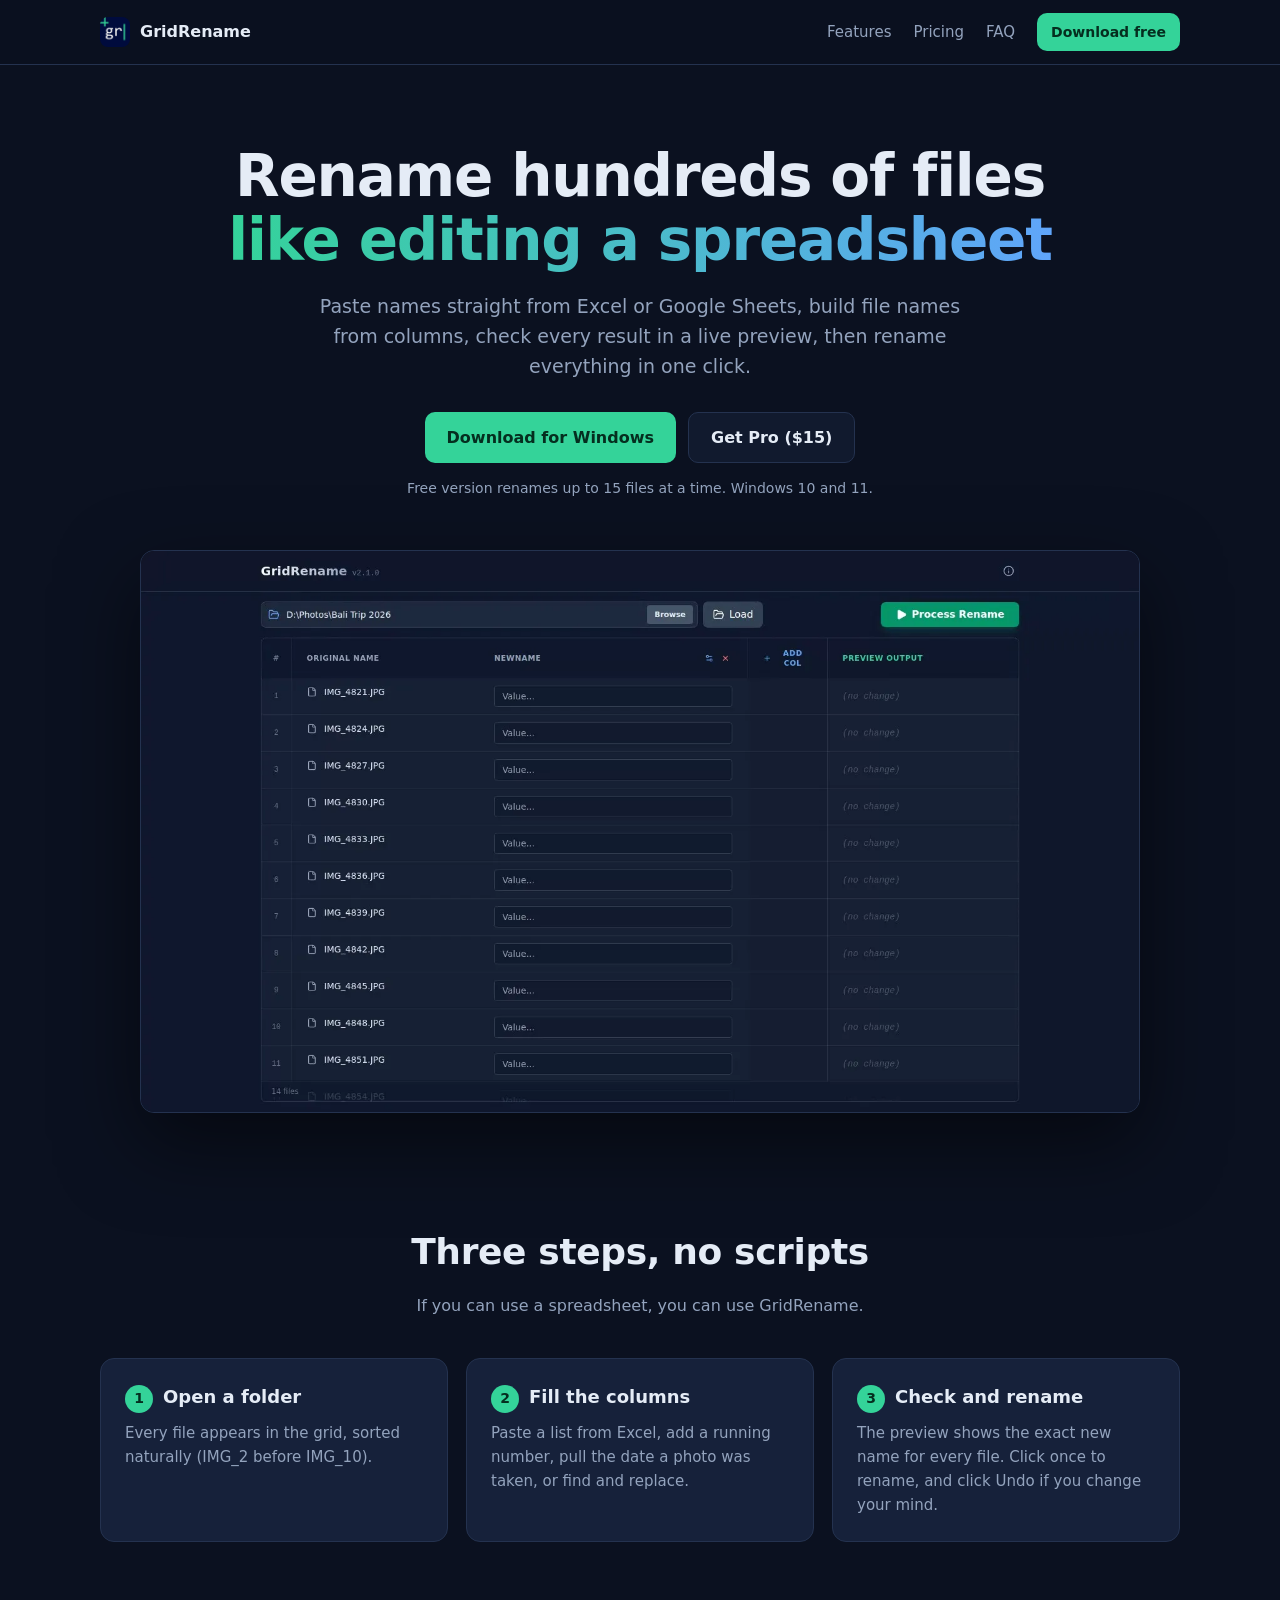
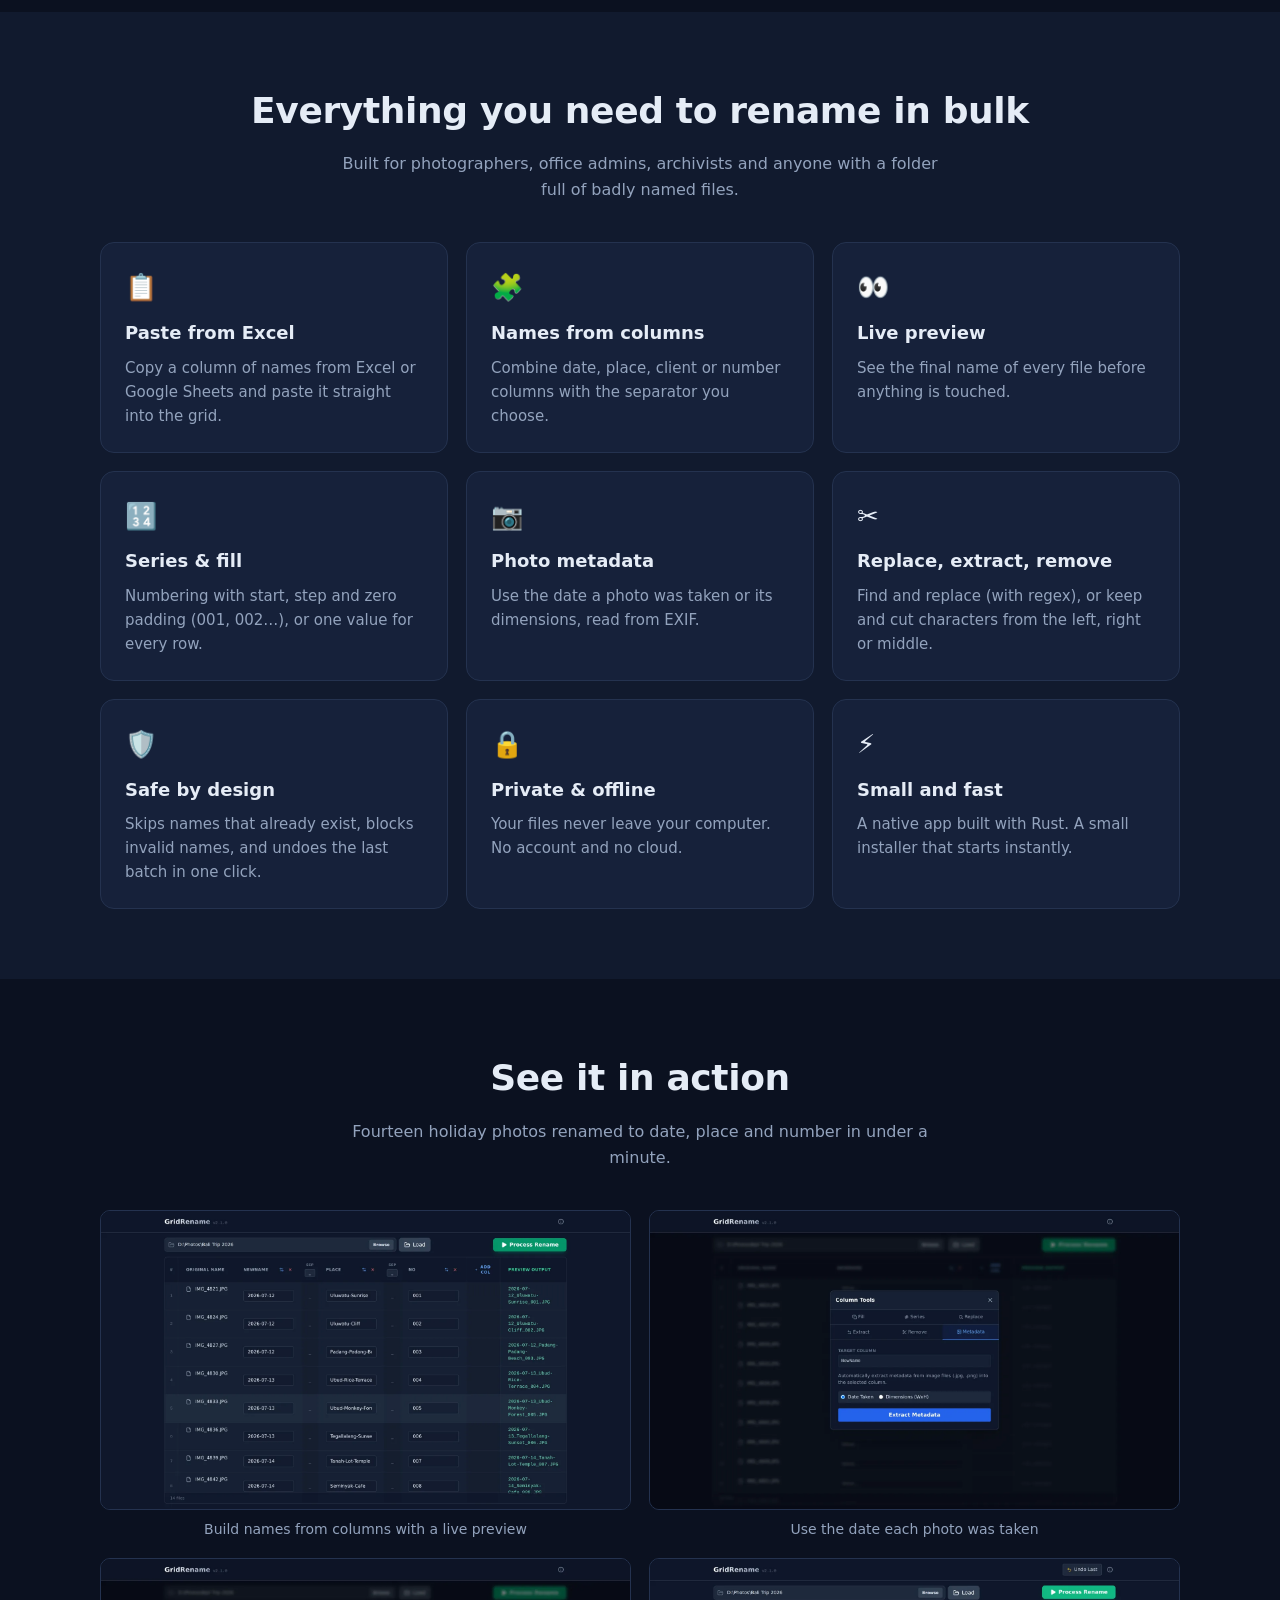
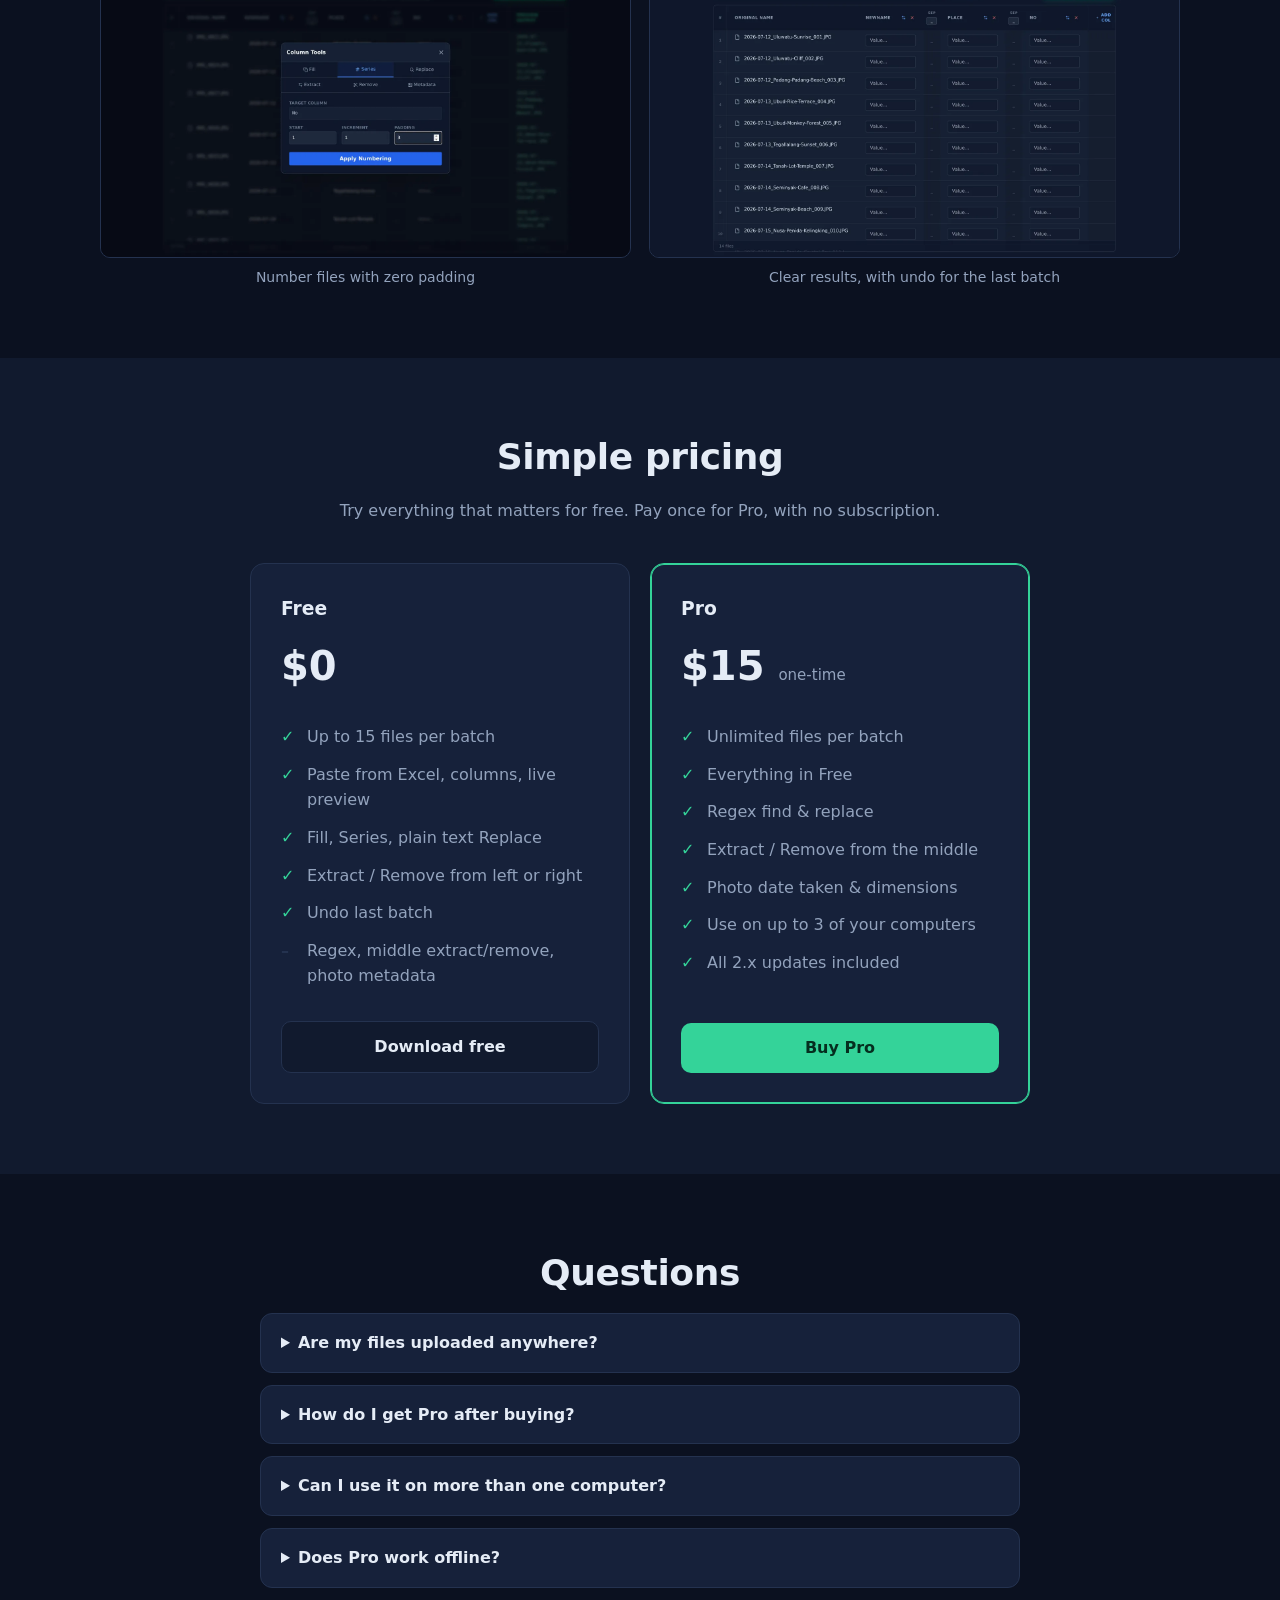
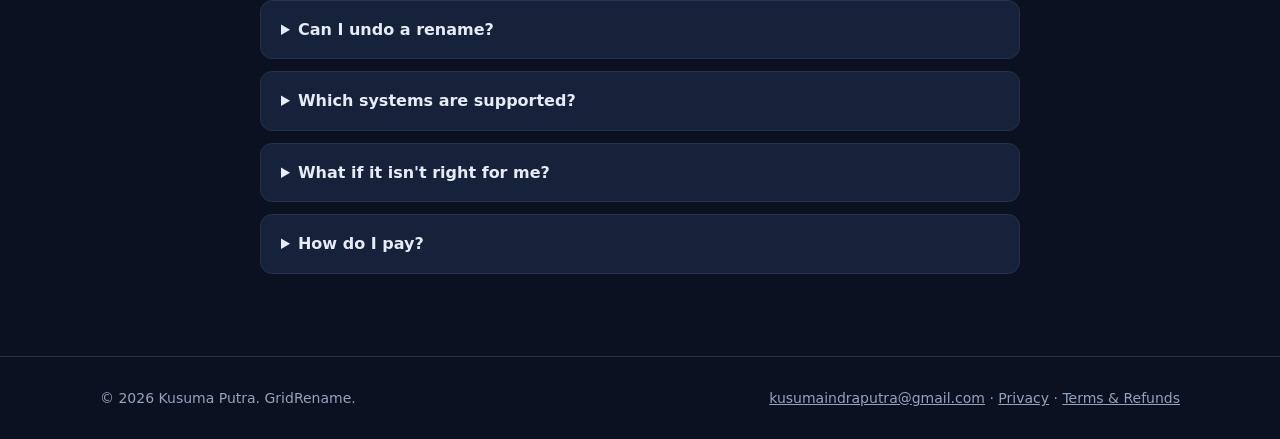
==== index.html @ cd0f125c "Deploy website kusumaindraputra/GridRename@20c7d087f8963b1b06bc9252b7fcaf536100a895" ====
<!doctype html>
<html lang="en">
<head>
  <meta charset="utf-8">
  <meta name="viewport" content="width=device-width, initial-scale=1">
  <title>GridRename: bulk rename files from an Excel-like grid</title>
  <meta name="description" content="Rename hundreds of files at once. Paste names from Excel, build names from columns, preview every change, undo in one click. Windows app, works offline.">
  <link rel="canonical" href="https://kusumaindraputra.github.io/GridRename-releases/">
  <meta property="og:title" content="GridRename: bulk rename files from an Excel-like grid">
  <meta property="og:description" content="Paste names from Excel, preview every change, rename hundreds of files in one click.">
  <meta property="og:image" content="https://kusumaindraputra.github.io/GridRename-releases/assets/demo-poster.webp">
  <meta property="og:type" content="website">
  <link rel="icon" href="assets/favicon.png">
  <link rel="stylesheet" href="style.css">
</head>
<body>
  <nav>
    <div class="wrap">
      <a class="brand" href="#"><img src="assets/logo.png" alt="">GridRename</a>
      <div class="links">
        <a href="#features">Features</a>
        <a href="#pricing">Pricing</a>
        <a href="#faq">FAQ</a>
        <a class="btn btn-primary btn-sm" href="https://lowfrictionlabs.gumroad.com/l/gridrename-free">Download free</a>
      </div>
    </div>
  </nav>

  <header class="hero">
    <div class="wrap">
      <h1>Rename hundreds of files<br><span>like editing a spreadsheet</span></h1>
      <p class="lead">Paste names straight from Excel or Google Sheets, build file names from columns, check every result in a live preview, then rename everything in one click.</p>
      <div class="cta">
        <a class="btn btn-primary" href="https://lowfrictionlabs.gumroad.com/l/gridrename-free">Download for Windows</a>
        <a class="btn btn-ghost" href="#pricing">Get Pro ($15)</a>
      </div>
      <small>Free version renames up to 15 files at a time. Windows 10 and 11.</small>
      <div class="demo">
        <video src="assets/demo.mp4" poster="assets/demo-poster.webp" autoplay muted loop playsinline aria-label="GridRename demo: photos renamed by date, place and number"></video>
      </div>
    </div>
  </header>

  <section>
    <div class="wrap">
      <h2>Three steps, no scripts</h2>
      <p class="sub">If you can use a spreadsheet, you can use GridRename.</p>
      <div class="grid steps">
        <div class="card"><h3>Open a folder</h3><p>Every file appears in the grid, sorted naturally (IMG_2 before IMG_10).</p></div>
        <div class="card"><h3>Fill the columns</h3><p>Paste a list from Excel, add a running number, pull the date a photo was taken, or find and replace.</p></div>
        <div class="card"><h3>Check and rename</h3><p>The preview shows the exact new name for every file. Click once to rename, and click Undo if you change your mind.</p></div>
      </div>
    </div>
  </section>

  <section id="features" style="background: var(--bg-2)">
    <div class="wrap">
      <h2>Everything you need to rename in bulk</h2>
      <p class="sub">Built for photographers, office admins, archivists and anyone with a folder full of badly named files.</p>
      <div class="grid three">
        <div class="card"><div class="icon">📋</div><h3>Paste from Excel</h3><p>Copy a column of names from Excel or Google Sheets and paste it straight into the grid.</p></div>
        <div class="card"><div class="icon">🧩</div><h3>Names from columns</h3><p>Combine date, place, client or number columns with the separator you choose.</p></div>
        <div class="card"><div class="icon">👀</div><h3>Live preview</h3><p>See the final name of every file before anything is touched.</p></div>
        <div class="card"><div class="icon">🔢</div><h3>Series &amp; fill</h3><p>Numbering with start, step and zero padding (001, 002…), or one value for every row.</p></div>
        <div class="card"><div class="icon">📷</div><h3>Photo metadata</h3><p>Use the date a photo was taken or its dimensions, read from EXIF.</p></div>
        <div class="card"><div class="icon">✂️</div><h3>Replace, extract, remove</h3><p>Find and replace (with regex), or keep and cut characters from the left, right or middle.</p></div>
        <div class="card"><div class="icon">🛡️</div><h3>Safe by design</h3><p>Skips names that already exist, blocks invalid names, and undoes the last batch in one click.</p></div>
        <div class="card"><div class="icon">🔒</div><h3>Private &amp; offline</h3><p>Your files never leave your computer. No account and no cloud.</p></div>
        <div class="card"><div class="icon">⚡</div><h3>Small and fast</h3><p>A native app built with Rust. A small installer that starts instantly.</p></div>
      </div>
    </div>
  </section>

  <section>
    <div class="wrap">
      <h2>See it in action</h2>
      <p class="sub">Fourteen holiday photos renamed to date, place and number in under a minute.</p>
      <div class="shots">
        <figure><img src="assets/01-grid-preview.webp" alt="Grid with date, place and number columns and a live preview" loading="lazy"><figcaption>Build names from columns with a live preview</figcaption></figure>
        <figure><img src="assets/02-tools-metadata.webp" alt="Column tools: metadata" loading="lazy"><figcaption>Use the date each photo was taken</figcaption></figure>
        <figure><img src="assets/03-tools-series.webp" alt="Column tools: series numbering" loading="lazy"><figcaption>Number files with zero padding</figcaption></figure>
        <figure><img src="assets/04-results.webp" alt="Rename results" loading="lazy"><figcaption>Clear results, with undo for the last batch</figcaption></figure>
      </div>
    </div>
  </section>

  <section id="pricing" style="background: var(--bg-2)">
    <div class="wrap">
      <h2>Simple pricing</h2>
      <p class="sub">Try everything that matters for free. Pay once for Pro, with no subscription.</p>
      <div class="pricing">
        <div class="plan">
          <h3>Free</h3>
          <div class="price">$0</div>
          <ul>
            <li>Up to 15 files per batch</li>
            <li>Paste from Excel, columns, live preview</li>
            <li>Fill, Series, plain text Replace</li>
            <li>Extract / Remove from left or right</li>
            <li>Undo last batch</li>
            <li class="no">Regex, middle extract/remove, photo metadata</li>
          </ul>
          <a class="btn btn-ghost" href="https://lowfrictionlabs.gumroad.com/l/gridrename-free">Download free</a>
        </div>
        <div class="plan pro">
          <h3>Pro</h3>
          <div class="price">$15 <small>one-time</small></div>
          <ul>
            <li>Unlimited files per batch</li>
            <li>Everything in Free</li>
            <li>Regex find &amp; replace</li>
            <li>Extract / Remove from the middle</li>
            <li>Photo date taken &amp; dimensions</li>
            <li>Use on up to 3 of your computers</li>
            <li>All 2.x updates included</li>
          </ul>
          <a class="btn btn-primary" href="https://lowfrictionlabs.gumroad.com/l/gridrename-pro">Buy Pro</a>
        </div>
      </div>
    </div>
  </section>

  <section id="faq">
    <div class="wrap">
      <h2>Questions</h2>
      <div class="faq">
        <details><summary>Are my files uploaded anywhere?</summary><p>No. GridRename works entirely on your computer. The only thing it sends over the internet is your license key, to check it with our payment provider Gumroad, plus a check for new versions.</p></details>
        <details><summary>How do I get Pro after buying?</summary><p>You receive a license key by email right after purchase. In GridRename, click <em>Upgrade to Pro</em>, paste the key and click <em>Activate</em>.</p></details>
        <details><summary>Can I use it on more than one computer?</summary><p>Yes, one license works on up to 3 of your own computers. Getting a new computer? Email us and we'll reset your activations.</p></details>
        <details><summary>Does Pro work offline?</summary><p>Yes. After activation, GridRename checks the license about once a week and keeps working for 30 days without internet.</p></details>
        <details><summary>Can I undo a rename?</summary><p>Yes, the last batch can be undone with one click. GridRename also never overwrites an existing file.</p></details>
        <details><summary>Which systems are supported?</summary><p>Windows 10 and 11 (64-bit). macOS and Linux versions are planned.</p></details>
        <details><summary>What if it isn't right for me?</summary><p>Email us within 14 days of purchase for a full refund. See the <a href="terms.html#refunds">refund policy</a>.</p></details>
        <details><summary>How do I pay?</summary><p>Checkout is handled by Gumroad, which accepts credit and debit cards and PayPal.</p></details>
      </div>
    </div>
  </section>

  <footer>
    <div class="wrap">
      <span>© 2026 Kusuma Putra. GridRename.</span>
      <span><a href="mailto:kusumaindraputra@gmail.com">kusumaindraputra@gmail.com</a> · <a href="privacy.html">Privacy</a> · <a href="terms.html">Terms &amp; Refunds</a></span>
    </div>
  </footer>
</body>
</html>
---- style.css ----
:root {
  --bg: #0b1120; --bg-2: #111a2e; --card: #16213a; --line: #24324f;
  --text: #e5ecf6; --muted: #93a3bd; --accent: #34d399; --accent-2: #6366f1;
  --radius: 14px;
}
* { box-sizing: border-box; }
html { scroll-behavior: smooth; }
body {
  margin: 0; background: var(--bg); color: var(--text);
  font: 16px/1.6 Inter, system-ui, -apple-system, "Segoe UI", Roboto, sans-serif;
}
a { color: inherit; }
img, video { max-width: 100%; display: block; }
.wrap { max-width: 1120px; margin: 0 auto; padding: 0 20px; }

/* Nav */
nav { position: sticky; top: 0; z-index: 10; background: rgba(11,17,32,.85); backdrop-filter: blur(10px); border-bottom: 1px solid var(--line); }
nav .wrap { display: flex; align-items: center; justify-content: space-between; height: 64px; }
.brand { display: flex; align-items: center; gap: 10px; font-weight: 700; text-decoration: none; }
.brand img { width: 30px; height: 30px; border-radius: 8px; }
nav .links { display: flex; gap: 22px; align-items: center; font-size: 15px; }
nav .links a { text-decoration: none; color: var(--muted); }
nav .links a:hover { color: var(--text); }
@media (max-width: 720px) { nav .links a:not(.btn) { display: none; } }

/* Buttons */
.btn { display: inline-flex; align-items: center; gap: 8px; padding: 12px 22px; border-radius: 10px; font-weight: 600; text-decoration: none; transition: transform .15s, background .15s; }
.btn:hover { transform: translateY(-1px); }
.btn-primary { background: var(--accent); color: #052e1f; }
.btn-primary:hover { background: #4ee2ad; }
.btn-ghost { border: 1px solid var(--line); color: var(--text); background: var(--bg-2); }
.btn-sm { padding: 8px 14px; font-size: 14px; }

/* Hero */
.hero { padding: 80px 0 40px; text-align: center; }
.hero h1 { font-size: clamp(34px, 5.5vw, 58px); line-height: 1.1; margin: 0 0 18px; letter-spacing: -0.02em; }
.hero h1 span { background: linear-gradient(90deg, var(--accent), #60a5fa); -webkit-background-clip: text; background-clip: text; color: transparent; }
.hero p.lead { font-size: 19px; color: var(--muted); max-width: 680px; margin: 0 auto 30px; }
.hero .cta { display: flex; gap: 12px; justify-content: center; flex-wrap: wrap; }
.hero small { display: block; margin-top: 14px; color: var(--muted); font-size: 14px; }
.demo { margin: 50px auto 0; max-width: 1000px; border-radius: var(--radius); overflow: hidden; border: 1px solid var(--line); box-shadow: 0 30px 80px rgba(0,0,0,.5); }

/* Sections */
section { padding: 70px 0; }
section h2 { font-size: clamp(26px, 3.5vw, 36px); text-align: center; margin: 0 0 12px; letter-spacing: -0.01em; }
section p.sub { text-align: center; color: var(--muted); max-width: 620px; margin: 0 auto 40px; }
.grid { display: grid; gap: 18px; grid-template-columns: repeat(auto-fit, minmax(240px, 1fr)); }
.card { background: var(--card); border: 1px solid var(--line); border-radius: var(--radius); padding: 24px; }
.card h3 { margin: 0 0 8px; font-size: 18px; }
.card p { margin: 0; color: var(--muted); font-size: 15px; }
.card .icon { font-size: 26px; margin-bottom: 10px; }

.steps { counter-reset: s; }
.steps .card h3::before { counter-increment: s; content: counter(s); display: inline-grid; place-items: center; width: 28px; height: 28px; margin-right: 10px; border-radius: 50%; background: var(--accent); color: #052e1f; font-size: 14px; }

.shots { display: grid; gap: 18px; grid-template-columns: repeat(auto-fit, minmax(300px, 1fr)); }
.shots figure { margin: 0; }
.shots img { border-radius: 10px; border: 1px solid var(--line); }
.shots figcaption { color: var(--muted); font-size: 14px; margin-top: 8px; text-align: center; }

/* Pricing */
.pricing { display: grid; gap: 20px; grid-template-columns: repeat(auto-fit, minmax(280px, 1fr)); max-width: 780px; margin: 0 auto; }
.plan { background: var(--card); border: 1px solid var(--line); border-radius: var(--radius); padding: 30px; display: flex; flex-direction: column; }
.plan.pro { border-color: var(--accent); box-shadow: 0 0 0 1px var(--accent) inset; }
.plan h3 { margin: 0; }
.plan .price { font-size: 40px; font-weight: 800; margin: 10px 0 2px; }
.plan .price small { font-size: 15px; font-weight: 500; color: var(--muted); }
.plan ul { list-style: none; padding: 0; margin: 18px 0 26px; flex: 1; }
.plan li { padding: 6px 0 6px 26px; position: relative; color: var(--muted); }
.plan li::before { content: "✓"; position: absolute; left: 0; color: var(--accent); font-weight: 700; }
.plan li.no::before { content: "–"; color: var(--line); }
.plan .btn { justify-content: center; }

/* FAQ */
.faq { max-width: 760px; margin: 0 auto; }
details { background: var(--card); border: 1px solid var(--line); border-radius: 12px; padding: 16px 20px; margin-bottom: 12px; }
summary { cursor: pointer; font-weight: 600; }
details p { color: var(--muted); margin: 10px 0 0; }

footer { border-top: 1px solid var(--line); padding: 30px 0; color: var(--muted); font-size: 14px; }
footer .wrap { display: flex; gap: 20px; justify-content: space-between; flex-wrap: wrap; }
footer a { color: var(--muted); }

/* Legal pages */
.legal { max-width: 760px; margin: 0 auto; padding: 60px 20px; }
.legal h1 { font-size: 34px; margin-bottom: 4px; }
.legal h2 { font-size: 21px; margin-top: 34px; }
.legal p, .legal li { color: #c4cfdf; }
.legal .meta { color: var(--muted); }
nav .links a.btn-primary { color: #052e1f; }
.grid.three { grid-template-columns: repeat(3, 1fr); }
@media (max-width: 900px) { .grid.three { grid-template-columns: repeat(2, 1fr); } }
@media (max-width: 600px) { .grid.three { grid-template-columns: 1fr; } }
.shots { grid-template-columns: repeat(2, 1fr); }
@media (max-width: 700px) { .shots { grid-template-columns: 1fr; } }
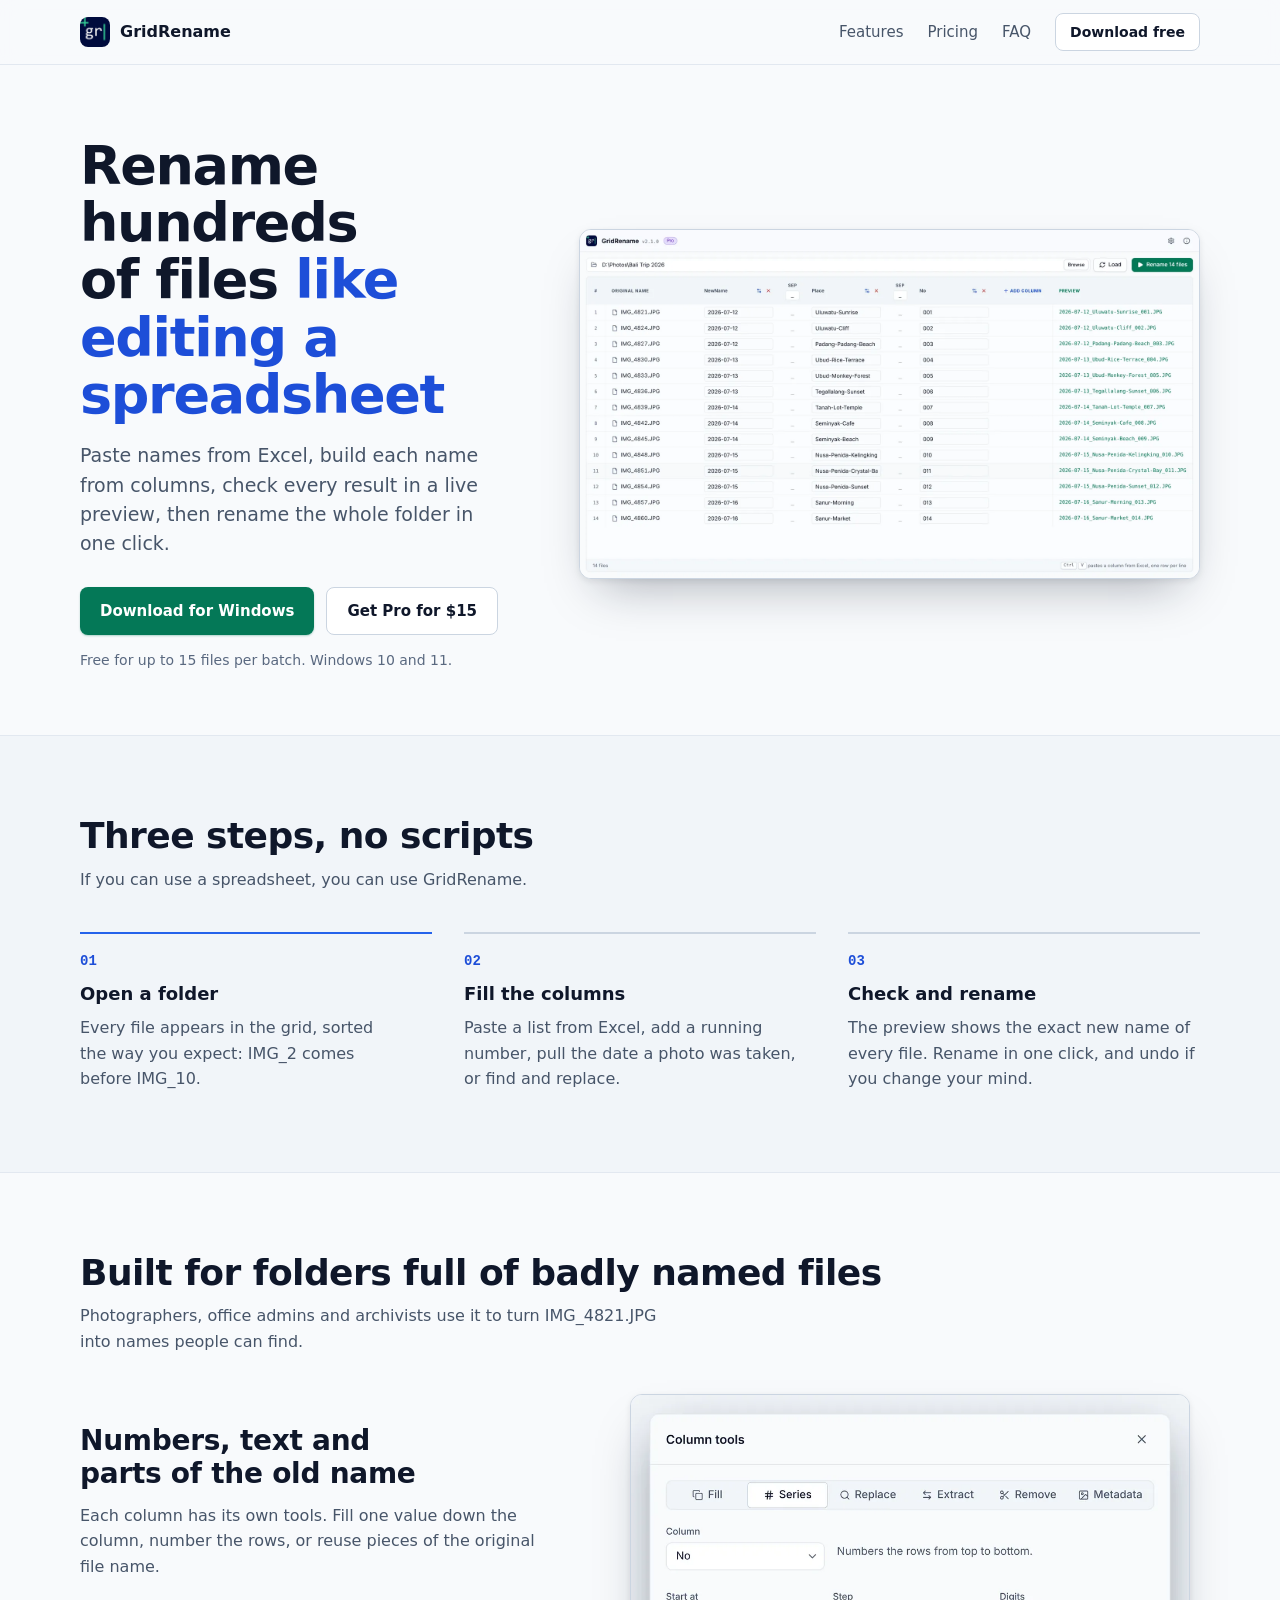
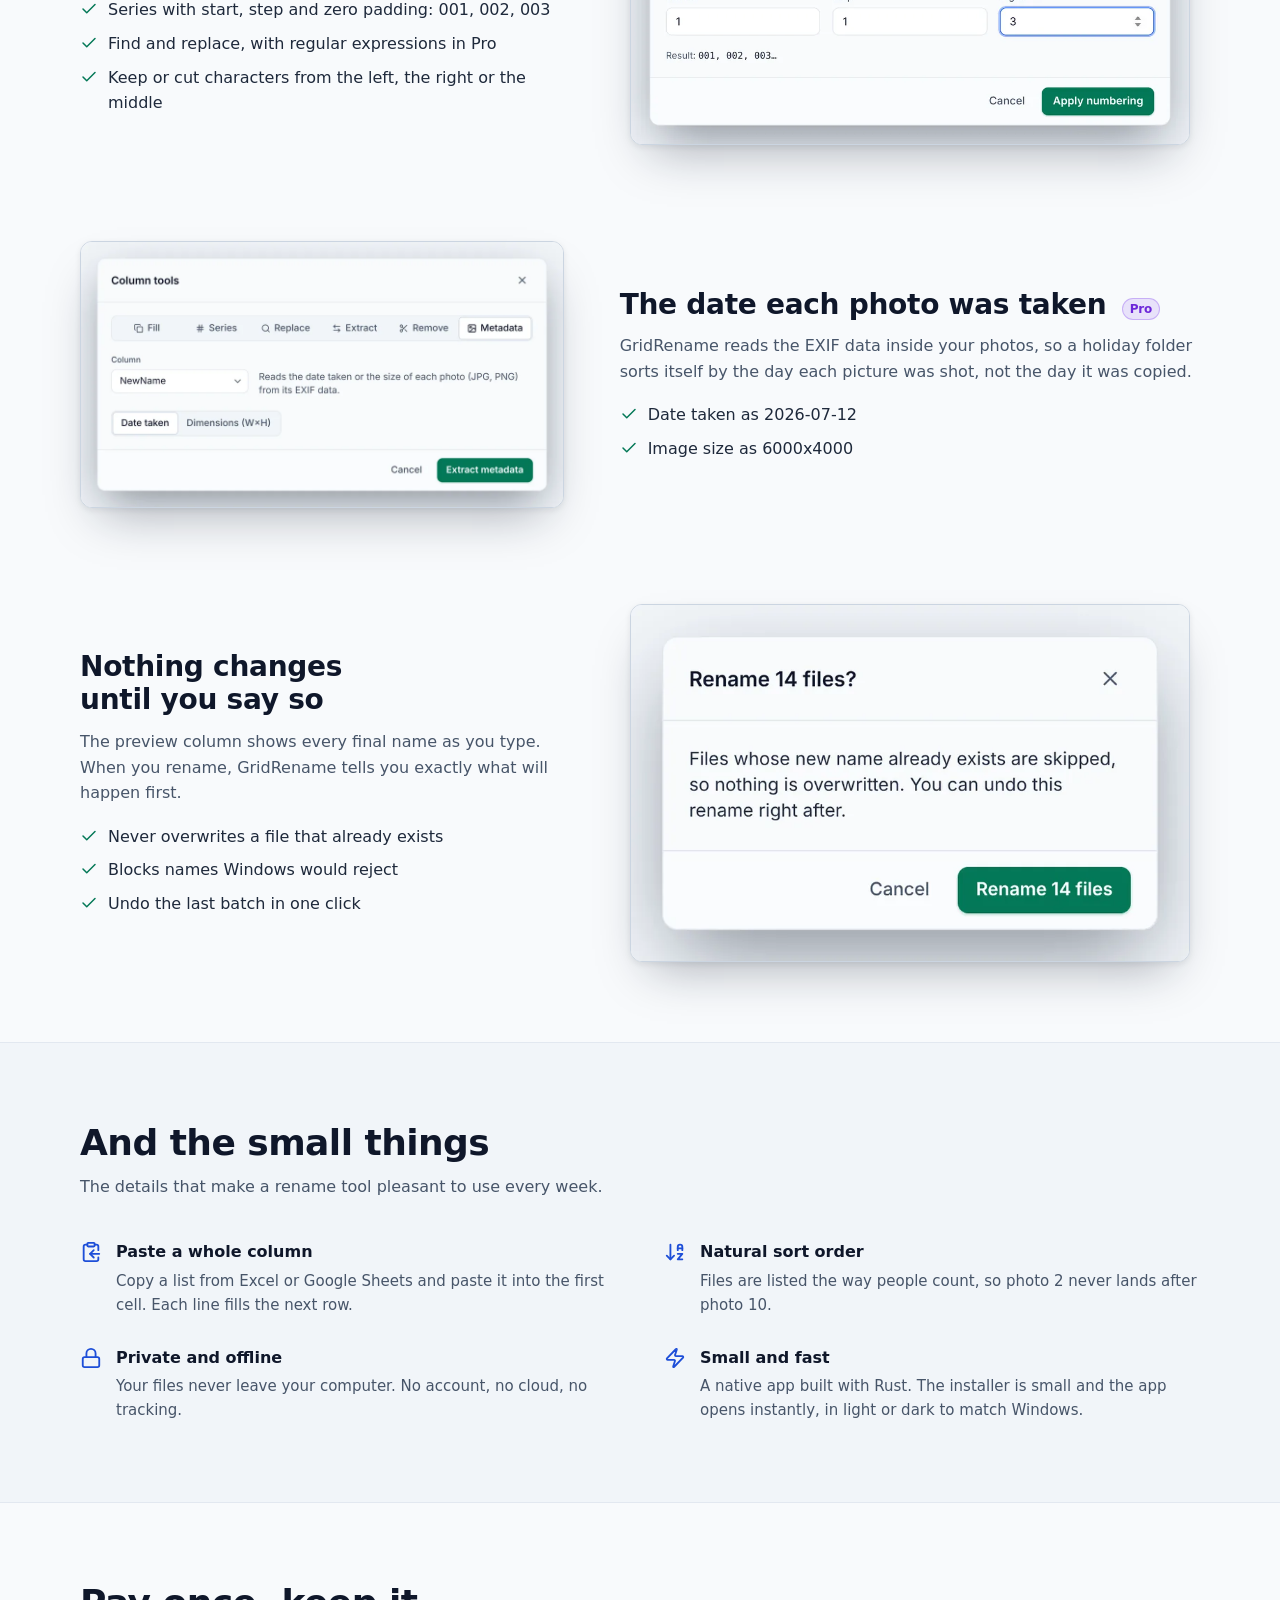
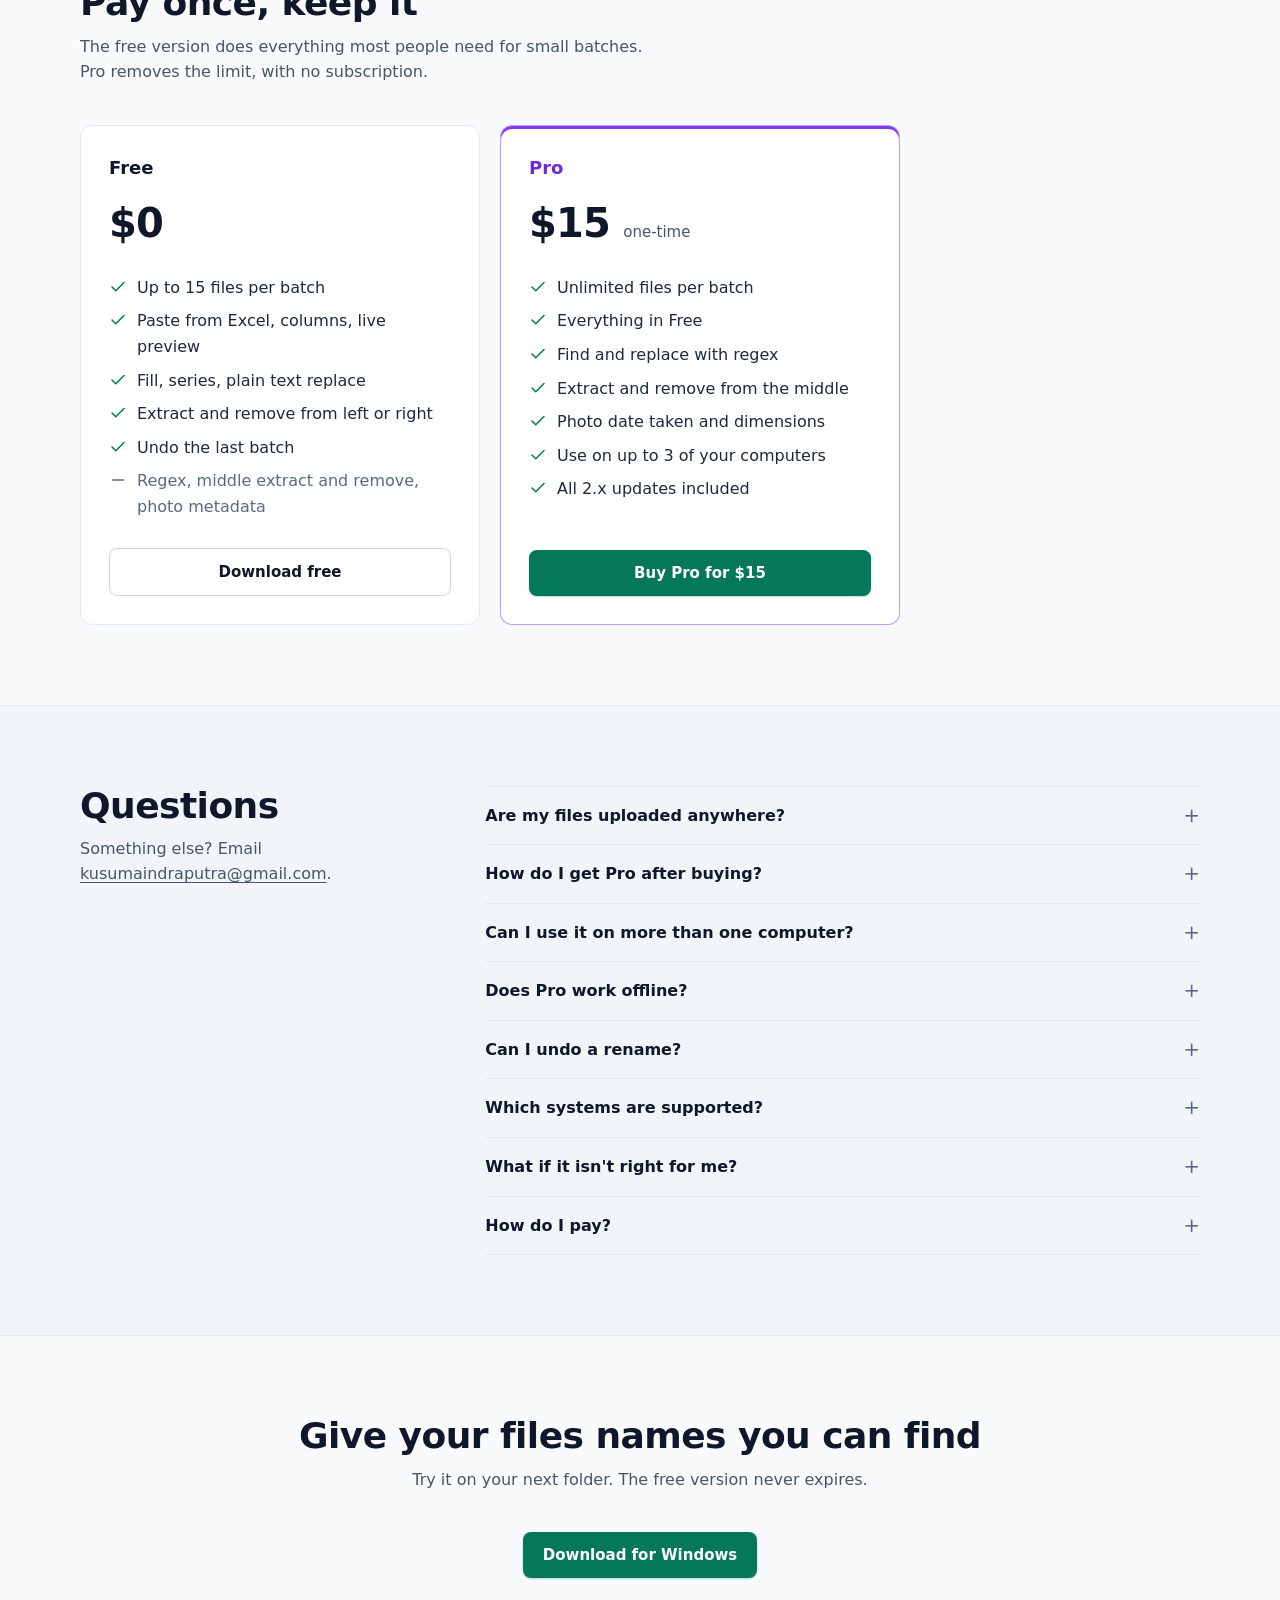
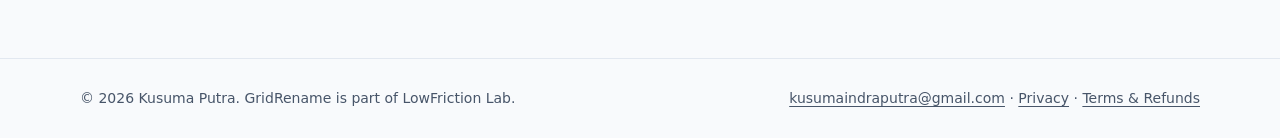
==== commit 61a2ab07: "Deploy website LowFriction-Lab/GridRename@c0ef031f09c3191c2edab4e47065a198b563e38b" ====
--- a/index.html
+++ b/index.html
@@ -1,146 +1,220 @@
 <!doctype html>
-<html lang="en">
+<html lang="en" data-accent="blue">
 <head>
   <meta charset="utf-8">
   <meta name="viewport" content="width=device-width, initial-scale=1">
   <title>GridRename: bulk rename files from an Excel-like grid</title>
   <meta name="description" content="Rename hundreds of files at once. Paste names from Excel, build names from columns, preview every change, undo in one click. Windows app, works offline.">
+  <meta name="color-scheme" content="light dark">
   <link rel="canonical" href="https://kusumaindraputra.github.io/GridRename-releases/">
   <meta property="og:title" content="GridRename: bulk rename files from an Excel-like grid">
   <meta property="og:description" content="Paste names from Excel, preview every change, rename hundreds of files in one click.">
   <meta property="og:image" content="https://kusumaindraputra.github.io/GridRename-releases/assets/demo-poster.webp">
   <meta property="og:type" content="website">
   <link rel="icon" href="assets/favicon.png">
+  <link rel="stylesheet" href="tokens.css">
   <link rel="stylesheet" href="style.css">
 </head>
 <body>
-  <nav>
+  <a class="skip" href="#main">Skip to content</a>
+  <svg width="0" height="0" style="position:absolute" aria-hidden="true">
+    <symbol id="i-check" viewBox="0 0 24 24"><path d="M20 6 9 17l-5-5"/></symbol>
+    <symbol id="i-minus" viewBox="0 0 24 24"><path d="M5 12h14"/></symbol>
+    <symbol id="i-paste" viewBox="0 0 24 24"><rect width="8" height="4" x="8" y="2" rx="1"/><path d="M8 4H6a2 2 0 0 0-2 2v14a2 2 0 0 0 2 2h12a2 2 0 0 0 2-2v-2"/><path d="M16 4h2a2 2 0 0 1 2 2v4"/><path d="M21 14H11"/><path d="m15 10-4 4 4 4"/></symbol>
+    <symbol id="i-sort" viewBox="0 0 24 24"><path d="m3 16 4 4 4-4"/><path d="M7 20V4"/><path d="M20 8h-5"/><path d="M15 10V6.5a2.5 2.5 0 0 1 5 0V10"/><path d="M15 14h5l-5 6h5"/></symbol>
+    <symbol id="i-lock" viewBox="0 0 24 24"><rect width="18" height="11" x="3" y="11" rx="2"/><path d="M7 11V7a5 5 0 0 1 10 0v4"/></symbol>
+    <symbol id="i-zap" viewBox="0 0 24 24"><path d="M4 14a1 1 0 0 1-.78-1.63l9.9-10.2a.5.5 0 0 1 .86.46l-1.92 6.02A1 1 0 0 0 13 10h7a1 1 0 0 1 .78 1.63l-9.9 10.2a.5.5 0 0 1-.86-.46l1.92-6.02A1 1 0 0 0 11 14z"/></symbol>
+  </svg>
+
+  <nav aria-label="Main">
     <div class="wrap">
-      <a class="brand" href="#"><img src="assets/logo.png" alt="">GridRename</a>
+      <a class="brand" href="#"><img src="assets/logo.png" alt="" width="30" height="30">GridRename</a>
       <div class="links">
         <a href="#features">Features</a>
         <a href="#pricing">Pricing</a>
         <a href="#faq">FAQ</a>
-        <a class="btn btn-primary btn-sm" href="https://lowfrictionlabs.gumroad.com/l/gridrename-free">Download free</a>
+        <a class="btn btn-ghost btn-sm" href="https://lowfrictionlabs.gumroad.com/l/gridrename-free">Download free</a>
       </div>
     </div>
   </nav>
 
-  <header class="hero">
-    <div class="wrap">
-      <h1>Rename hundreds of files<br><span>like editing a spreadsheet</span></h1>
-      <p class="lead">Paste names straight from Excel or Google Sheets, build file names from columns, check every result in a live preview, then rename everything in one click.</p>
-      <div class="cta">
-        <a class="btn btn-primary" href="https://lowfrictionlabs.gumroad.com/l/gridrename-free">Download for Windows</a>
-        <a class="btn btn-ghost" href="#pricing">Get Pro ($15)</a>
-      </div>
-      <small>Free version renames up to 15 files at a time. Windows 10 and 11.</small>
-      <div class="demo">
-        <video src="assets/demo.mp4" poster="assets/demo-poster.webp" autoplay muted loop playsinline aria-label="GridRename demo: photos renamed by date, place and number"></video>
-      </div>
-    </div>
-  </header>
-
-  <section>
-    <div class="wrap">
-      <h2>Three steps, no scripts</h2>
-      <p class="sub">If you can use a spreadsheet, you can use GridRename.</p>
-      <div class="grid steps">
-        <div class="card"><h3>Open a folder</h3><p>Every file appears in the grid, sorted naturally (IMG_2 before IMG_10).</p></div>
-        <div class="card"><h3>Fill the columns</h3><p>Paste a list from Excel, add a running number, pull the date a photo was taken, or find and replace.</p></div>
-        <div class="card"><h3>Check and rename</h3><p>The preview shows the exact new name for every file. Click once to rename, and click Undo if you change your mind.</p></div>
-      </div>
-    </div>
-  </section>
-
-  <section id="features" style="background: var(--bg-2)">
-    <div class="wrap">
-      <h2>Everything you need to rename in bulk</h2>
-      <p class="sub">Built for photographers, office admins, archivists and anyone with a folder full of badly named files.</p>
-      <div class="grid three">
-        <div class="card"><div class="icon">📋</div><h3>Paste from Excel</h3><p>Copy a column of names from Excel or Google Sheets and paste it straight into the grid.</p></div>
-        <div class="card"><div class="icon">🧩</div><h3>Names from columns</h3><p>Combine date, place, client or number columns with the separator you choose.</p></div>
-        <div class="card"><div class="icon">👀</div><h3>Live preview</h3><p>See the final name of every file before anything is touched.</p></div>
-        <div class="card"><div class="icon">🔢</div><h3>Series &amp; fill</h3><p>Numbering with start, step and zero padding (001, 002…), or one value for every row.</p></div>
-        <div class="card"><div class="icon">📷</div><h3>Photo metadata</h3><p>Use the date a photo was taken or its dimensions, read from EXIF.</p></div>
-        <div class="card"><div class="icon">✂️</div><h3>Replace, extract, remove</h3><p>Find and replace (with regex), or keep and cut characters from the left, right or middle.</p></div>
-        <div class="card"><div class="icon">🛡️</div><h3>Safe by design</h3><p>Skips names that already exist, blocks invalid names, and undoes the last batch in one click.</p></div>
-        <div class="card"><div class="icon">🔒</div><h3>Private &amp; offline</h3><p>Your files never leave your computer. No account and no cloud.</p></div>
-        <div class="card"><div class="icon">⚡</div><h3>Small and fast</h3><p>A native app built with Rust. A small installer that starts instantly.</p></div>
-      </div>
-    </div>
-  </section>
-
-  <section>
-    <div class="wrap">
-      <h2>See it in action</h2>
-      <p class="sub">Fourteen holiday photos renamed to date, place and number in under a minute.</p>
-      <div class="shots">
-        <figure><img src="assets/01-grid-preview.webp" alt="Grid with date, place and number columns and a live preview" loading="lazy"><figcaption>Build names from columns with a live preview</figcaption></figure>
-        <figure><img src="assets/02-tools-metadata.webp" alt="Column tools: metadata" loading="lazy"><figcaption>Use the date each photo was taken</figcaption></figure>
-        <figure><img src="assets/03-tools-series.webp" alt="Column tools: series numbering" loading="lazy"><figcaption>Number files with zero padding</figcaption></figure>
-        <figure><img src="assets/04-results.webp" alt="Rename results" loading="lazy"><figcaption>Clear results, with undo for the last batch</figcaption></figure>
-      </div>
-    </div>
-  </section>
-
-  <section id="pricing" style="background: var(--bg-2)">
-    <div class="wrap">
-      <h2>Simple pricing</h2>
-      <p class="sub">Try everything that matters for free. Pay once for Pro, with no subscription.</p>
-      <div class="pricing">
-        <div class="plan">
-          <h3>Free</h3>
-          <div class="price">$0</div>
-          <ul>
-            <li>Up to 15 files per batch</li>
-            <li>Paste from Excel, columns, live preview</li>
-            <li>Fill, Series, plain text Replace</li>
-            <li>Extract / Remove from left or right</li>
-            <li>Undo last batch</li>
-            <li class="no">Regex, middle extract/remove, photo metadata</li>
-          </ul>
-          <a class="btn btn-ghost" href="https://lowfrictionlabs.gumroad.com/l/gridrename-free">Download free</a>
-        </div>
-        <div class="plan pro">
-          <h3>Pro</h3>
-          <div class="price">$15 <small>one-time</small></div>
-          <ul>
-            <li>Unlimited files per batch</li>
-            <li>Everything in Free</li>
-            <li>Regex find &amp; replace</li>
-            <li>Extract / Remove from the middle</li>
-            <li>Photo date taken &amp; dimensions</li>
-            <li>Use on up to 3 of your computers</li>
-            <li>All 2.x updates included</li>
-          </ul>
-          <a class="btn btn-primary" href="https://lowfrictionlabs.gumroad.com/l/gridrename-pro">Buy Pro</a>
-        </div>
-      </div>
-    </div>
-  </section>
-
-  <section id="faq">
-    <div class="wrap">
-      <h2>Questions</h2>
-      <div class="faq">
-        <details><summary>Are my files uploaded anywhere?</summary><p>No. GridRename works entirely on your computer. The only thing it sends over the internet is your license key, to check it with our payment provider Gumroad, plus a check for new versions.</p></details>
-        <details><summary>How do I get Pro after buying?</summary><p>You receive a license key by email right after purchase. In GridRename, click <em>Upgrade to Pro</em>, paste the key and click <em>Activate</em>.</p></details>
-        <details><summary>Can I use it on more than one computer?</summary><p>Yes, one license works on up to 3 of your own computers. Getting a new computer? Email us and we'll reset your activations.</p></details>
-        <details><summary>Does Pro work offline?</summary><p>Yes. After activation, GridRename checks the license about once a week and keeps working for 30 days without internet.</p></details>
-        <details><summary>Can I undo a rename?</summary><p>Yes, the last batch can be undone with one click. GridRename also never overwrites an existing file.</p></details>
-        <details><summary>Which systems are supported?</summary><p>Windows 10 and 11 (64-bit). macOS and Linux versions are planned.</p></details>
-        <details><summary>What if it isn't right for me?</summary><p>Email us within 14 days of purchase for a full refund. See the <a href="terms.html#refunds">refund policy</a>.</p></details>
-        <details><summary>How do I pay?</summary><p>Checkout is handled by Gumroad, which accepts credit and debit cards and PayPal.</p></details>
-      </div>
-    </div>
-  </section>
+  <main id="main">
+    <header class="hero">
+      <div class="wrap hero-grid">
+        <div>
+          <h1>Rename hundreds of files <span>like editing a spreadsheet</span></h1>
+          <p class="lead">Paste names from Excel, build each name from columns, check every result in a live preview, then rename the whole folder in one click.</p>
+          <div class="cta">
+            <a class="btn btn-primary" href="https://lowfrictionlabs.gumroad.com/l/gridrename-free">Download for Windows</a>
+            <a class="btn btn-ghost" href="#pricing">Get Pro for $15</a>
+          </div>
+          <small>Free for up to 15 files per batch. Windows 10 and 11.</small>
+        </div>
+        <figure class="shot">
+          <video id="demo" src="assets/demo.mp4" poster="assets/demo-poster.webp" width="1600" height="900" autoplay muted loop playsinline aria-label="GridRename demo: fourteen photos renamed by date, place and number"></video>
+        </figure>
+      </div>
+    </header>
+
+    <section class="band" aria-labelledby="how">
+      <div class="wrap">
+        <h2 id="how">Three steps, no scripts</h2>
+        <p class="sub">If you can use a spreadsheet, you can use GridRename.</p>
+        <ol class="steps">
+          <li><h3>Open a folder</h3><p>Every file appears in the grid, sorted the way you expect: IMG_2 comes before IMG_10.</p></li>
+          <li><h3>Fill the columns</h3><p>Paste a list from Excel, add a running number, pull the date a photo was taken, or find and replace.</p></li>
+          <li><h3>Check and rename</h3><p>The preview shows the exact new name of every file. Rename in one click, and undo if you change your mind.</p></li>
+        </ol>
+      </div>
+    </section>
+
+    <section id="features" aria-labelledby="features-title">
+      <div class="wrap">
+        <h2 id="features-title">Built for folders full of badly named files</h2>
+        <p class="sub">Photographers, office admins and archivists use it to turn IMG_4821.JPG into names people can find.</p>
+        <div class="rows">
+          <div class="row">
+            <div>
+              <h3>Numbers, text and parts of the old name</h3>
+              <p>Each column has its own tools. Fill one value down the column, number the rows, or reuse pieces of the original file name.</p>
+              <ul class="ticks">
+                <li><svg class="icon"><use href="#i-check"/></svg>Series with start, step and zero padding: 001, 002, 003</li>
+                <li><svg class="icon"><use href="#i-check"/></svg>Find and replace, with regular expressions in Pro</li>
+                <li><svg class="icon"><use href="#i-check"/></svg>Keep or cut characters from the left, the right or the middle</li>
+              </ul>
+            </div>
+            <picture class="shot">
+              <source srcset="assets/03-tools-series-dark.webp" media="(prefers-color-scheme: dark)">
+              <img src="assets/03-tools-series.webp" alt="Column tools with series numbering: start at 1, step 1, three digits, giving 001, 002, 003" width="1000" height="625" loading="lazy">
+            </picture>
+          </div>
+          <div class="row">
+            <div>
+              <h3>The date each photo was taken <span class="pro-tag">Pro</span></h3>
+              <p>GridRename reads the EXIF data inside your photos, so a holiday folder sorts itself by the day each picture was shot, not the day it was copied.</p>
+              <ul class="ticks">
+                <li><svg class="icon"><use href="#i-check"/></svg>Date taken as 2026-07-12</li>
+                <li><svg class="icon"><use href="#i-check"/></svg>Image size as 6000x4000</li>
+              </ul>
+            </div>
+            <picture class="shot">
+              <source srcset="assets/02-tools-metadata-dark.webp" media="(prefers-color-scheme: dark)">
+              <img src="assets/02-tools-metadata.webp" alt="Column tools on the Metadata tab with Date taken selected" width="1000" height="550" loading="lazy">
+            </picture>
+          </div>
+          <div class="row">
+            <div>
+              <h3>Nothing changes until you say so</h3>
+              <p>The preview column shows every final name as you type. When you rename, GridRename tells you exactly what will happen first.</p>
+              <ul class="ticks">
+                <li><svg class="icon"><use href="#i-check"/></svg>Never overwrites a file that already exists</li>
+                <li><svg class="icon"><use href="#i-check"/></svg>Blocks names Windows would reject</li>
+                <li><svg class="icon"><use href="#i-check"/></svg>Undo the last batch in one click</li>
+              </ul>
+            </div>
+            <picture class="shot">
+              <source srcset="assets/05-confirm-dark.webp" media="(prefers-color-scheme: dark)">
+              <img src="assets/05-confirm.webp" alt="Confirmation: Rename 14 files? Files whose new name already exists are skipped" width="800" height="511" loading="lazy">
+            </picture>
+          </div>
+        </div>
+      </div>
+    </section>
+
+    <section class="band" aria-labelledby="also">
+      <div class="wrap">
+        <h2 id="also">And the small things</h2>
+        <p class="sub">The details that make a rename tool pleasant to use every week.</p>
+        <ul class="facts">
+          <li><svg class="icon"><use href="#i-paste"/></svg><strong>Paste a whole column</strong><span>Copy a list from Excel or Google Sheets and paste it into the first cell. Each line fills the next row.</span></li>
+          <li><svg class="icon"><use href="#i-sort"/></svg><strong>Natural sort order</strong><span>Files are listed the way people count, so photo 2 never lands after photo 10.</span></li>
+          <li><svg class="icon"><use href="#i-lock"/></svg><strong>Private and offline</strong><span>Your files never leave your computer. No account, no cloud, no tracking.</span></li>
+          <li><svg class="icon"><use href="#i-zap"/></svg><strong>Small and fast</strong><span>A native app built with Rust. The installer is small and the app opens instantly, in light or dark to match Windows.</span></li>
+        </ul>
+      </div>
+    </section>
+
+    <section id="pricing" aria-labelledby="pricing-title">
+      <div class="wrap">
+        <h2 id="pricing-title">Pay once, keep it</h2>
+        <p class="sub">The free version does everything most people need for small batches. Pro removes the limit, with no subscription.</p>
+        <div class="pricing">
+          <div class="plan">
+            <h3>Free</h3>
+            <div class="price">$0</div>
+            <ul>
+              <li><svg class="icon"><use href="#i-check"/></svg>Up to 15 files per batch</li>
+              <li><svg class="icon"><use href="#i-check"/></svg>Paste from Excel, columns, live preview</li>
+              <li><svg class="icon"><use href="#i-check"/></svg>Fill, series, plain text replace</li>
+              <li><svg class="icon"><use href="#i-check"/></svg>Extract and remove from left or right</li>
+              <li><svg class="icon"><use href="#i-check"/></svg>Undo the last batch</li>
+              <li class="no"><svg class="icon"><use href="#i-minus"/></svg>Regex, middle extract and remove, photo metadata</li>
+            </ul>
+            <a class="btn btn-ghost" href="https://lowfrictionlabs.gumroad.com/l/gridrename-free">Download free</a>
+          </div>
+          <div class="plan pro">
+            <h3>Pro</h3>
+            <div class="price">$15 <small>one-time</small></div>
+            <ul>
+              <li><svg class="icon"><use href="#i-check"/></svg>Unlimited files per batch</li>
+              <li><svg class="icon"><use href="#i-check"/></svg>Everything in Free</li>
+              <li><svg class="icon"><use href="#i-check"/></svg>Find and replace with regex</li>
+              <li><svg class="icon"><use href="#i-check"/></svg>Extract and remove from the middle</li>
+              <li><svg class="icon"><use href="#i-check"/></svg>Photo date taken and dimensions</li>
+              <li><svg class="icon"><use href="#i-check"/></svg>Use on up to 3 of your computers</li>
+              <li><svg class="icon"><use href="#i-check"/></svg>All 2.x updates included</li>
+            </ul>
+            <a class="btn btn-primary" href="https://lowfrictionlabs.gumroad.com/l/gridrename-pro">Buy Pro for $15</a>
+          </div>
+        </div>
+      </div>
+    </section>
+
+    <section id="faq" class="band" aria-labelledby="faq-title">
+      <div class="wrap faq-grid">
+        <div>
+          <h2 id="faq-title">Questions</h2>
+          <p class="sub">Something else? Email <a href="mailto:kusumaindraputra@gmail.com">kusumaindraputra@gmail.com</a>.</p>
+        </div>
+        <div class="faq">
+          <details><summary>Are my files uploaded anywhere?</summary><p>No. GridRename works entirely on your computer. The only things it sends over the internet are your license key, to check it with our payment provider Gumroad, and a check for new versions.</p></details>
+          <details><summary>How do I get Pro after buying?</summary><p>You receive a license key by email right after purchase. In GridRename, click <em>Upgrade to Pro</em>, paste the key and click <em>Activate</em>.</p></details>
+          <details><summary>Can I use it on more than one computer?</summary><p>Yes, one license works on up to 3 of your own computers. Getting a new computer? Email us and we'll reset your activations.</p></details>
+          <details><summary>Does Pro work offline?</summary><p>Yes. After activation, GridRename checks the license about once a week and keeps working for 30 days without internet.</p></details>
+          <details><summary>Can I undo a rename?</summary><p>Yes, the last batch can be undone with one click. GridRename also never overwrites an existing file.</p></details>
+          <details><summary>Which systems are supported?</summary><p>Windows 10 and 11 (64-bit). macOS and Linux versions are planned.</p></details>
+          <details><summary>What if it isn't right for me?</summary><p>Email us within 14 days of purchase for a full refund. See the <a href="terms.html#refunds">refund policy</a>.</p></details>
+          <details><summary>How do I pay?</summary><p>Checkout is handled by Gumroad, which accepts credit and debit cards and PayPal.</p></details>
+        </div>
+      </div>
+    </section>
+
+    <section class="closing" aria-labelledby="closing-title">
+      <div class="wrap">
+        <h2 id="closing-title">Give your files names you can find</h2>
+        <p class="sub">Try it on your next folder. The free version never expires.</p>
+        <div class="cta">
+          <a class="btn btn-primary" href="https://lowfrictionlabs.gumroad.com/l/gridrename-free">Download for Windows</a>
+        </div>
+      </div>
+    </section>
+  </main>
 
   <footer>
     <div class="wrap">
-      <span>© 2026 Kusuma Putra. GridRename.</span>
+      <span>© 2026 Kusuma Putra. GridRename is part of LowFriction Lab.</span>
       <span><a href="mailto:kusumaindraputra@gmail.com">kusumaindraputra@gmail.com</a> · <a href="privacy.html">Privacy</a> · <a href="terms.html">Terms &amp; Refunds</a></span>
     </div>
   </footer>
+
+  <script>
+    // No autoplay for people who asked their system for less motion
+    if (matchMedia('(prefers-reduced-motion: reduce)').matches) {
+      const demo = document.getElementById('demo');
+      demo.removeAttribute('autoplay');
+      demo.pause();
+      demo.controls = true;
+    }
+  </script>
 </body>
 </html>
--- a/tokens.css
+++ b/tokens.css
@@ -0,0 +1,235 @@
+/*
+ * LowFriction Lab design tokens.
+ *
+ * Every color is an "R G B" channel triplet so Tailwind can add opacity:
+ *   rgb(var(--lf-surface) / 0.5)
+ *
+ * Put the accent on <html> (and data-theme only to force a theme):
+ *   <html data-accent="blue">
+ * data-theme: "light" | "dark". Leave it off to follow the OS (the default);
+ * light is the fallback when the OS has no preference.
+ * data-accent: the app's identity color (see src/lib/catalog.ts).
+ */
+
+/* ---------- Accent scales (one per app) ---------- */
+/* 400 = text on dark, 500 = solid on dark, 600 = solid on light, 700 = dark end of the logo,
+   ink = text on light (700, or 800 where 700 misses AA on a 15% accent tint) */
+:root,
+[data-accent='blue'] {
+  --lf-accent-400: 96 165 250;
+  --lf-accent-500: 59 130 246;
+  --lf-accent-600: 37 99 235;
+  --lf-accent-700: 29 78 216;
+  --lf-accent-ink: 29 78 216;
+  --lf-accent-contrast: 255 255 255;
+}
+[data-accent='cyan'] {
+  --lf-accent-400: 34 211 238;
+  --lf-accent-500: 6 182 212;
+  --lf-accent-600: 8 145 178;
+  --lf-accent-700: 14 116 144;
+  --lf-accent-ink: 21 94 117;
+  --lf-accent-contrast: 255 255 255;
+}
+[data-accent='fuchsia'] {
+  --lf-accent-400: 232 121 249;
+  --lf-accent-500: 217 70 239;
+  --lf-accent-600: 192 38 211;
+  --lf-accent-700: 162 28 175;
+  --lf-accent-ink: 162 28 175;
+  --lf-accent-contrast: 255 255 255;
+}
+[data-accent='orange'] {
+  --lf-accent-400: 251 146 60;
+  --lf-accent-500: 249 115 22;
+  --lf-accent-600: 234 88 12;
+  --lf-accent-700: 194 65 12;
+  --lf-accent-ink: 154 52 18;
+  --lf-accent-contrast: 255 255 255;
+}
+[data-accent='teal'] {
+  --lf-accent-400: 45 212 191;
+  --lf-accent-500: 20 184 166;
+  --lf-accent-600: 13 148 136;
+  --lf-accent-700: 15 118 110;
+  --lf-accent-ink: 17 94 89;
+  --lf-accent-contrast: 255 255 255;
+}
+[data-accent='rose'] {
+  --lf-accent-400: 251 113 133;
+  --lf-accent-500: 244 63 94;
+  --lf-accent-600: 225 29 72;
+  --lf-accent-700: 190 18 60;
+  --lf-accent-ink: 190 18 60;
+  --lf-accent-contrast: 255 255 255;
+}
+[data-accent='lime'] {
+  --lf-accent-400: 163 230 53;
+  --lf-accent-500: 132 204 22;
+  --lf-accent-600: 101 163 13;
+  --lf-accent-700: 77 124 15;
+  --lf-accent-ink: 63 98 18;
+  --lf-accent-contrast: 26 46 5;
+}
+
+/* ---------- Light theme (base, used when the OS has no dark preference) ---------- */
+:root,
+[data-theme='light'] {
+  color-scheme: light;
+
+  --lf-canvas: 248 250 252; /* slate-50 */
+  --lf-surface: 255 255 255;
+  --lf-surface-raised: 241 245 249; /* slate-100 */
+  --lf-surface-sunken: 241 245 249;
+  --lf-field: 255 255 255;
+  --lf-overlay: 15 23 42;
+
+  --lf-line: 226 232 240; /* slate-200 */
+  --lf-line-strong: 203 213 225; /* slate-300 */
+
+  --lf-fg: 30 41 59; /* slate-800 */
+  --lf-fg-strong: 15 23 42;
+  --lf-fg-muted: 71 85 105; /* slate-600 */
+  --lf-fg-subtle: 90 105 128; /* darker than slate-500: AA on raised surfaces too */
+
+  --lf-accent: var(--lf-accent-600);
+  --lf-accent-fg: var(--lf-accent-ink);
+
+  --lf-primary: 4 120 87;
+  --lf-primary-hover: 6 95 70; /* emerald-800 */
+  --lf-primary-contrast: 255 255 255;
+
+  --lf-success: 5 150 105;
+  --lf-success-fg: 4 120 87;
+  --lf-warning: 217 119 6;
+  --lf-warning-fg: 180 83 9;
+  --lf-danger: 220 38 38;
+  --lf-danger-hover: 185 28 28;
+  --lf-danger-fg: 185 28 28;
+  --lf-info: 2 132 199;
+  --lf-info-fg: 3 105 161;
+
+  --lf-pro-from: 124 58 237;
+  --lf-pro-to: 79 70 229;
+  --lf-pro-from-hover: 109 40 217;
+  --lf-pro-to-hover: 67 56 202;
+  --lf-pro-fg: 109 40 217; /* violet-700 */
+
+  --lf-shadow-color: 15 23 42;
+}
+
+/* ---------- Dark theme (data-theme="dark", or the OS is in dark mode) ---------- */
+[data-theme='dark'] {
+  color-scheme: dark;
+
+  --lf-canvas: 15 23 42; /* slate-900: window background */
+  --lf-surface: 30 41 59; /* slate-800: panels, table body, cards */
+  --lf-surface-raised: 51 65 85; /* slate-700: secondary buttons, hover */
+  --lf-surface-sunken: 2 6 23; /* slate-950: table header, wells */
+  --lf-field: 30 41 59; /* inputs */
+  --lf-overlay: 0 0 0; /* modal backdrop, use at 50% */
+
+  --lf-line: 51 65 85; /* slate-700 */
+  --lf-line-strong: 71 85 105; /* slate-600 */
+
+  --lf-fg: 226 232 240; /* slate-200: body text */
+  --lf-fg-strong: 255 255 255; /* headings */
+  --lf-fg-muted: 148 163 184; /* slate-400: secondary text, icons */
+  --lf-fg-subtle: 136 150 172; /* between slate-400/500: hints, row numbers (AA on canvas and surface) */
+
+  --lf-accent: var(--lf-accent-500);
+  --lf-accent-fg: var(--lf-accent-400);
+
+  /* Primary action ("Process Rename", "Start Resize"): same green in every app */
+  /* emerald-700 rather than GridRename's 600 so white text passes AA (5.5:1) */
+  --lf-primary: 4 120 87; /* emerald-700 */
+  --lf-primary-hover: 5 150 105; /* emerald-600 */
+  --lf-primary-contrast: 255 255 255;
+
+  --lf-success: 5 150 105;
+  --lf-success-fg: 52 211 153; /* emerald-400 */
+  --lf-warning: 217 119 6;
+  --lf-warning-fg: 251 191 36; /* amber-400 */
+  --lf-danger: 220 38 38;
+  --lf-danger-hover: 239 68 68;
+  --lf-danger-fg: 248 113 113; /* red-400 */
+  --lf-info: 2 132 199;
+  --lf-info-fg: 56 189 248; /* sky-400 */
+
+  /* Pro / upgrade: violet to indigo gradient in every app */
+  --lf-pro-from: 124 58 237; /* violet-600 */
+  --lf-pro-to: 79 70 229; /* indigo-600 */
+  --lf-pro-from-hover: 139 92 246;
+  --lf-pro-to-hover: 99 102 241;
+  --lf-pro-fg: 167 139 250; /* violet-400 */
+
+  --lf-shadow-color: 0 0 0;
+}
+
+@media (prefers-color-scheme: dark) {
+  :root:not([data-theme]) {
+    color-scheme: dark;
+
+    --lf-canvas: 15 23 42; /* slate-900: window background */
+    --lf-surface: 30 41 59; /* slate-800: panels, table body, cards */
+    --lf-surface-raised: 51 65 85; /* slate-700: secondary buttons, hover */
+    --lf-surface-sunken: 2 6 23; /* slate-950: table header, wells */
+    --lf-field: 30 41 59; /* inputs */
+    --lf-overlay: 0 0 0; /* modal backdrop, use at 50% */
+
+    --lf-line: 51 65 85; /* slate-700 */
+    --lf-line-strong: 71 85 105; /* slate-600 */
+
+    --lf-fg: 226 232 240; /* slate-200: body text */
+    --lf-fg-strong: 255 255 255; /* headings */
+    --lf-fg-muted: 148 163 184; /* slate-400: secondary text, icons */
+    --lf-fg-subtle: 136 150 172; /* between slate-400/500: hints, row numbers (AA on canvas and surface) */
+
+    --lf-accent: var(--lf-accent-500);
+    --lf-accent-fg: var(--lf-accent-400);
+
+    /* Primary action ("Process Rename", "Start Resize"): same green in every app */
+    /* emerald-700 rather than GridRename's 600 so white text passes AA (5.5:1) */
+    --lf-primary: 4 120 87; /* emerald-700 */
+    --lf-primary-hover: 5 150 105; /* emerald-600 */
+    --lf-primary-contrast: 255 255 255;
+
+    --lf-success: 5 150 105;
+    --lf-success-fg: 52 211 153; /* emerald-400 */
+    --lf-warning: 217 119 6;
+    --lf-warning-fg: 251 191 36; /* amber-400 */
+    --lf-danger: 220 38 38;
+    --lf-danger-hover: 239 68 68;
+    --lf-danger-fg: 248 113 113; /* red-400 */
+    --lf-info: 2 132 199;
+    --lf-info-fg: 56 189 248; /* sky-400 */
+
+    /* Pro / upgrade: violet to indigo gradient in every app */
+    --lf-pro-from: 124 58 237; /* violet-600 */
+    --lf-pro-to: 79 70 229; /* indigo-600 */
+    --lf-pro-from-hover: 139 92 246;
+    --lf-pro-to-hover: 99 102 241;
+    --lf-pro-fg: 167 139 250; /* violet-400 */
+
+    --lf-shadow-color: 0 0 0;
+  }
+}
+
+/* ---------- Non-color tokens ---------- */
+:root {
+  /* System fonts first: apps are offline and small, so no webfont download */
+  --lf-font-sans: Inter, 'Segoe UI Variable Text', 'Segoe UI', system-ui, -apple-system, Roboto,
+    sans-serif;
+  --lf-font-mono: 'Cascadia Mono', 'Cascadia Code', Consolas, ui-monospace, 'SF Mono', Menlo,
+    monospace;
+
+  --lf-radius-sm: 4px; /* small chips, inline inputs in table headers */
+  --lf-radius-md: 8px; /* buttons, inputs, table container */
+  --lf-radius-lg: 12px; /* modals, cards */
+
+  --lf-header-height: 56px;
+  --lf-row-height: 40px;
+
+  --lf-duration: 150ms;
+  --lf-ease: cubic-bezier(0.2, 0, 0, 1);
+}
--- a/style.css
+++ b/style.css
@@ -1,95 +1,148 @@
-:root {
-  --bg: #0b1120; --bg-2: #111a2e; --card: #16213a; --line: #24324f;
-  --text: #e5ecf6; --muted: #93a3bd; --accent: #34d399; --accent-2: #6366f1;
-  --radius: 14px;
-}
+/*
+ * GridRename site. Colors come from tokens.css (the app's design system, copied
+ * in by build.mjs), so the site follows the OS theme exactly like the app:
+ * light by default, dark when the device is dark.
+ * Green is the download/buy action, violet only marks Pro, blue is GridRename's accent.
+ * Shape rule: buttons 8px (radius-md), panels and images 12px (radius-lg).
+ */
 * { box-sizing: border-box; }
-html { scroll-behavior: smooth; }
+html { scroll-behavior: smooth; -webkit-text-size-adjust: 100%; }
+@media (prefers-reduced-motion: reduce) { html { scroll-behavior: auto; } }
 body {
-  margin: 0; background: var(--bg); color: var(--text);
-  font: 16px/1.6 Inter, system-ui, -apple-system, "Segoe UI", Roboto, sans-serif;
+  margin: 0;
+  background: rgb(var(--lf-canvas));
+  color: rgb(var(--lf-fg));
+  font: 16px/1.6 var(--lf-font-sans);
+  -webkit-font-smoothing: antialiased;
 }
 a { color: inherit; }
-img, video { max-width: 100%; display: block; }
-.wrap { max-width: 1120px; margin: 0 auto; padding: 0 20px; }
+a:not(.btn):not(.brand) { text-underline-offset: 3px; }
+h1, h2, h3 { color: rgb(var(--lf-fg-strong)); text-wrap: balance; }
+p { text-wrap: pretty; }
+img, video { max-width: 100%; height: auto; display: block; }
+code { font-family: var(--lf-font-mono); font-size: 0.9em; background: rgb(var(--lf-surface-sunken)); padding: 1px 5px; border-radius: 4px; }
+:focus-visible { outline: 2px solid rgb(var(--lf-accent-fg)); outline-offset: 3px; border-radius: 4px; }
+.wrap { max-width: 1160px; margin: 0 auto; padding: 0 20px; }
+.skip { position: absolute; left: 12px; top: -48px; z-index: 20; padding: 8px 14px; border-radius: var(--lf-radius-md); background: rgb(var(--lf-surface)); color: rgb(var(--lf-fg-strong)); }
+.skip:focus { top: 12px; }
+.icon { width: 20px; height: 20px; flex: none; fill: none; stroke: currentColor; stroke-width: 2; stroke-linecap: round; stroke-linejoin: round; }
 
 /* Nav */
-nav { position: sticky; top: 0; z-index: 10; background: rgba(11,17,32,.85); backdrop-filter: blur(10px); border-bottom: 1px solid var(--line); }
+nav { position: sticky; top: 0; z-index: 10; background: rgb(var(--lf-canvas) / 0.85); backdrop-filter: blur(10px); -webkit-backdrop-filter: blur(10px); border-bottom: 1px solid rgb(var(--lf-line)); }
 nav .wrap { display: flex; align-items: center; justify-content: space-between; height: 64px; }
-.brand { display: flex; align-items: center; gap: 10px; font-weight: 700; text-decoration: none; }
+.brand { display: flex; align-items: center; gap: 10px; font-weight: 700; text-decoration: none; color: rgb(var(--lf-fg-strong)); }
 .brand img { width: 30px; height: 30px; border-radius: 8px; }
-nav .links { display: flex; gap: 22px; align-items: center; font-size: 15px; }
-nav .links a { text-decoration: none; color: var(--muted); }
-nav .links a:hover { color: var(--text); }
-@media (max-width: 720px) { nav .links a:not(.btn) { display: none; } }
+nav .links { display: flex; gap: 24px; align-items: center; font-size: 15px; }
+nav .links a { text-decoration: none; color: rgb(var(--lf-fg-muted)); transition: color var(--lf-duration); }
+nav .links a:hover { color: rgb(var(--lf-fg-strong)); }
+@media (max-width: 640px) { nav .links a:not(.btn) { display: none; } }
 
 /* Buttons */
-.btn { display: inline-flex; align-items: center; gap: 8px; padding: 12px 22px; border-radius: 10px; font-weight: 600; text-decoration: none; transition: transform .15s, background .15s; }
-.btn:hover { transform: translateY(-1px); }
-.btn-primary { background: var(--accent); color: #052e1f; }
-.btn-primary:hover { background: #4ee2ad; }
-.btn-ghost { border: 1px solid var(--line); color: var(--text); background: var(--bg-2); }
-.btn-sm { padding: 8px 14px; font-size: 14px; }
+.btn { display: inline-flex; align-items: center; justify-content: center; gap: 8px; padding: 11px 20px; border-radius: var(--lf-radius-md); font-weight: 600; font-size: 15px; text-decoration: none; white-space: nowrap; transition: background-color var(--lf-duration), border-color var(--lf-duration), transform var(--lf-duration); }
+.btn:active { transform: translateY(1px); }
+.btn-primary, nav .links a.btn-primary { background: rgb(var(--lf-primary)); color: rgb(var(--lf-primary-contrast)); box-shadow: 0 1px 2px rgb(var(--lf-primary) / 0.3); }
+.btn-primary:hover { background: rgb(var(--lf-primary-hover)); }
+.btn-ghost, nav .links a.btn-ghost { border: 1px solid rgb(var(--lf-line-strong)); background: rgb(var(--lf-surface)); color: rgb(var(--lf-fg-strong)); }
+.btn-ghost:hover { background: rgb(var(--lf-surface-raised)); }
+.btn-sm { padding: 7px 14px; font-size: 14px; }
 
-/* Hero */
-.hero { padding: 80px 0 40px; text-align: center; }
-.hero h1 { font-size: clamp(34px, 5.5vw, 58px); line-height: 1.1; margin: 0 0 18px; letter-spacing: -0.02em; }
-.hero h1 span { background: linear-gradient(90deg, var(--accent), #60a5fa); -webkit-background-clip: text; background-clip: text; color: transparent; }
-.hero p.lead { font-size: 19px; color: var(--muted); max-width: 680px; margin: 0 auto 30px; }
-.hero .cta { display: flex; gap: 12px; justify-content: center; flex-wrap: wrap; }
-.hero small { display: block; margin-top: 14px; color: var(--muted); font-size: 14px; }
-.demo { margin: 50px auto 0; max-width: 1000px; border-radius: var(--radius); overflow: hidden; border: 1px solid var(--line); box-shadow: 0 30px 80px rgba(0,0,0,.5); }
+/* Hero: copy left, the app on the right */
+.hero { padding: 72px 0 64px; }
+.hero-grid { display: grid; grid-template-columns: minmax(0, 5fr) minmax(0, 7fr); gap: 56px; align-items: center; }
+.hero h1 { font-size: clamp(34px, 4.4vw, 54px); line-height: 1.06; letter-spacing: -0.025em; margin: 0 0 18px; }
+.hero h1 span { color: rgb(var(--lf-accent-fg)); }
+.hero .lead { font-size: 19px; line-height: 1.55; color: rgb(var(--lf-fg-muted)); max-width: 36ch; margin: 0 0 28px; }
+.hero small { display: block; margin-top: 14px; color: rgb(var(--lf-fg-subtle)); font-size: 14px; }
+.cta { display: flex; gap: 12px; flex-wrap: wrap; }
+.shot { margin: 0; border-radius: var(--lf-radius-lg); overflow: hidden; border: 1px solid rgb(var(--lf-line-strong)); background: rgb(var(--lf-surface)); box-shadow: 0 24px 48px -20px rgb(var(--lf-shadow-color) / 0.35), 0 2px 6px rgb(var(--lf-shadow-color) / 0.08); }
+.hero.center { text-align: center; }
+.hero.center .lead { margin-inline: auto; }
+.hero.center .cta { justify-content: center; }
+@media (max-width: 880px) {
+  .hero { padding-top: 48px; }
+  .hero-grid { grid-template-columns: 1fr; gap: 36px; }
+}
 
 /* Sections */
-section { padding: 70px 0; }
-section h2 { font-size: clamp(26px, 3.5vw, 36px); text-align: center; margin: 0 0 12px; letter-spacing: -0.01em; }
-section p.sub { text-align: center; color: var(--muted); max-width: 620px; margin: 0 auto 40px; }
-.grid { display: grid; gap: 18px; grid-template-columns: repeat(auto-fit, minmax(240px, 1fr)); }
-.card { background: var(--card); border: 1px solid var(--line); border-radius: var(--radius); padding: 24px; }
-.card h3 { margin: 0 0 8px; font-size: 18px; }
-.card p { margin: 0; color: var(--muted); font-size: 15px; }
-.card .icon { font-size: 26px; margin-bottom: 10px; }
+section { padding: 80px 0; }
+h2 { font-size: clamp(26px, 3.2vw, 36px); line-height: 1.12; letter-spacing: -0.015em; margin: 0 0 10px; }
+.sub { color: rgb(var(--lf-fg-muted)); margin: 0 0 40px; max-width: 58ch; }
+.band { background: rgb(var(--lf-surface-sunken)); border-block: 1px solid rgb(var(--lf-line)); }
 
-.steps { counter-reset: s; }
-.steps .card h3::before { counter-increment: s; content: counter(s); display: inline-grid; place-items: center; width: 28px; height: 28px; margin-right: 10px; border-radius: 50%; background: var(--accent); color: #052e1f; font-size: 14px; }
+/* Steps: numbered, divided by a rule, no cards */
+.steps { list-style: none; margin: 0; padding: 0; counter-reset: step; display: grid; grid-template-columns: repeat(3, minmax(0, 1fr)); gap: 32px; }
+.steps li { counter-increment: step; border-top: 2px solid rgb(var(--lf-line-strong)); padding-top: 20px; }
+.steps li:first-child { border-top-color: rgb(var(--lf-accent)); }
+.steps li::before { content: counter(step, decimal-leading-zero); display: block; font: 600 14px/1 var(--lf-font-mono); color: rgb(var(--lf-accent-fg)); margin-bottom: 12px; }
+.steps h3 { margin: 0 0 6px; font-size: 18px; }
+.steps p { margin: 0; color: rgb(var(--lf-fg-muted)); }
+@media (max-width: 760px) { .steps { grid-template-columns: 1fr; gap: 24px; } }
 
-.shots { display: grid; gap: 18px; grid-template-columns: repeat(auto-fit, minmax(300px, 1fr)); }
-.shots figure { margin: 0; }
-.shots img { border-radius: 10px; border: 1px solid var(--line); }
-.shots figcaption { color: var(--muted); font-size: 14px; margin-top: 8px; text-align: center; }
+/* Feature rows: text and a real screenshot, alternating sides */
+.rows { display: grid; gap: 96px; }
+.row { display: grid; grid-template-columns: minmax(0, 5fr) minmax(0, 6fr); gap: 56px; align-items: center; }
+.row:nth-child(even) > :first-child { order: 2; }
+.row h3 { font-size: clamp(22px, 2.4vw, 28px); line-height: 1.2; letter-spacing: -0.01em; margin: 0 0 12px; }
+.row p { color: rgb(var(--lf-fg-muted)); margin: 0 0 18px; }
+.ticks { list-style: none; margin: 0; padding: 0; display: grid; gap: 8px; }
+.ticks li { display: flex; gap: 10px; align-items: flex-start; }
+.ticks .icon { width: 18px; height: 18px; margin-top: 3px; color: rgb(var(--lf-success-fg)); }
+.pro-tag { display: inline-block; margin-left: 6px; padding: 0 7px; border-radius: 999px; font-size: 12px; font-weight: 600; line-height: 20px; color: rgb(var(--lf-pro-fg)); background: rgb(var(--lf-pro-from) / 0.12); border: 1px solid rgb(var(--lf-pro-from) / 0.3); vertical-align: 1px; }
+.row .shot { max-width: 560px; justify-self: center; }
+@media (max-width: 880px) {
+  .rows { gap: 64px; }
+  .row { grid-template-columns: 1fr; gap: 28px; }
+  .row:nth-child(even) > :first-child { order: 0; }
+}
+
+/* Small facts: icon list, two columns */
+.facts { list-style: none; margin: 0; padding: 0; display: grid; grid-template-columns: repeat(2, minmax(0, 1fr)); gap: 28px 48px; }
+.facts li { display: grid; grid-template-columns: auto 1fr; gap: 4px 14px; }
+.facts .icon { grid-row: span 2; width: 22px; height: 22px; margin-top: 2px; color: rgb(var(--lf-accent-fg)); }
+.facts strong { color: rgb(var(--lf-fg-strong)); }
+.facts span { color: rgb(var(--lf-fg-muted)); font-size: 15px; }
+@media (max-width: 680px) { .facts { grid-template-columns: 1fr; } }
 
 /* Pricing */
-.pricing { display: grid; gap: 20px; grid-template-columns: repeat(auto-fit, minmax(280px, 1fr)); max-width: 780px; margin: 0 auto; }
-.plan { background: var(--card); border: 1px solid var(--line); border-radius: var(--radius); padding: 30px; display: flex; flex-direction: column; }
-.plan.pro { border-color: var(--accent); box-shadow: 0 0 0 1px var(--accent) inset; }
-.plan h3 { margin: 0; }
-.plan .price { font-size: 40px; font-weight: 800; margin: 10px 0 2px; }
-.plan .price small { font-size: 15px; font-weight: 500; color: var(--muted); }
-.plan ul { list-style: none; padding: 0; margin: 18px 0 26px; flex: 1; }
-.plan li { padding: 6px 0 6px 26px; position: relative; color: var(--muted); }
-.plan li::before { content: "✓"; position: absolute; left: 0; color: var(--accent); font-weight: 700; }
-.plan li.no::before { content: "–"; color: var(--line); }
-.plan .btn { justify-content: center; }
+.pricing { display: grid; gap: 20px; grid-template-columns: repeat(2, minmax(0, 1fr)); max-width: 820px; }
+.plan { background: rgb(var(--lf-surface)); border: 1px solid rgb(var(--lf-line)); border-radius: var(--lf-radius-lg); padding: 28px; display: flex; flex-direction: column; }
+.plan.pro { border-color: rgb(var(--lf-pro-from) / 0.5); box-shadow: inset 0 3px 0 rgb(var(--lf-pro-from)); }
+.plan h3 { margin: 0; font-size: 18px; }
+.plan.pro h3 { color: rgb(var(--lf-pro-fg)); }
+.plan .price { font-size: 40px; font-weight: 800; letter-spacing: -0.02em; color: rgb(var(--lf-fg-strong)); margin: 8px 0 0; font-variant-numeric: tabular-nums; }
+.plan .price small { font-size: 15px; font-weight: 500; color: rgb(var(--lf-fg-muted)); letter-spacing: 0; }
+.plan ul { list-style: none; padding: 0; margin: 20px 0 28px; flex: 1; display: grid; gap: 8px; align-content: start; }
+.plan li { display: flex; gap: 10px; align-items: flex-start; }
+.plan li .icon { width: 18px; height: 18px; margin-top: 3px; color: rgb(var(--lf-success-fg)); }
+.plan li.no { color: rgb(var(--lf-fg-subtle)); }
+.plan li.no .icon { color: rgb(var(--lf-fg-subtle)); }
+@media (max-width: 680px) { .pricing { grid-template-columns: 1fr; } }
 
-/* FAQ */
-.faq { max-width: 760px; margin: 0 auto; }
-details { background: var(--card); border: 1px solid var(--line); border-radius: 12px; padding: 16px 20px; margin-bottom: 12px; }
-summary { cursor: pointer; font-weight: 600; }
-details p { color: var(--muted); margin: 10px 0 0; }
+/* FAQ: heading left, questions right */
+.faq-grid { display: grid; grid-template-columns: minmax(0, 4fr) minmax(0, 8fr); gap: 48px; }
+.faq details { border-bottom: 1px solid rgb(var(--lf-line)); padding: 16px 0; }
+.faq details:first-child { border-top: 1px solid rgb(var(--lf-line)); }
+.faq summary { cursor: pointer; font-weight: 600; color: rgb(var(--lf-fg-strong)); list-style: none; display: flex; justify-content: space-between; gap: 16px; }
+.faq summary::-webkit-details-marker { display: none; }
+.faq summary::after { content: "+"; font-weight: 400; font-size: 20px; line-height: 1.2; color: rgb(var(--lf-fg-subtle)); }
+.faq details[open] summary::after { content: "\2212"; }
+.faq details p { color: rgb(var(--lf-fg-muted)); margin: 8px 0 0; max-width: 62ch; }
+@media (max-width: 880px) { .faq-grid { grid-template-columns: 1fr; gap: 16px; } }
 
-footer { border-top: 1px solid var(--line); padding: 30px 0; color: var(--muted); font-size: 14px; }
+/* Closing call to action */
+.closing { text-align: center; }
+.closing .sub { margin-inline: auto; }
+.closing .cta { justify-content: center; }
+
+footer { border-top: 1px solid rgb(var(--lf-line)); padding: 28px 0; color: rgb(var(--lf-fg-muted)); font-size: 14px; }
 footer .wrap { display: flex; gap: 20px; justify-content: space-between; flex-wrap: wrap; }
-footer a { color: var(--muted); }
+footer a { color: rgb(var(--lf-fg-muted)); }
+footer a:hover { color: rgb(var(--lf-fg-strong)); }
 
 /* Legal pages */
 .legal { max-width: 760px; margin: 0 auto; padding: 60px 20px; }
-.legal h1 { font-size: 34px; margin-bottom: 4px; }
+.legal h1 { font-size: 34px; margin-bottom: 4px; letter-spacing: -0.015em; }
 .legal h2 { font-size: 21px; margin-top: 34px; }
-.legal p, .legal li { color: #c4cfdf; }
-.legal .meta { color: var(--muted); }
-nav .links a.btn-primary { color: #052e1f; }
-.grid.three { grid-template-columns: repeat(3, 1fr); }
-@media (max-width: 900px) { .grid.three { grid-template-columns: repeat(2, 1fr); } }
-@media (max-width: 600px) { .grid.three { grid-template-columns: 1fr; } }
-.shots { grid-template-columns: repeat(2, 1fr); }
-@media (max-width: 700px) { .shots { grid-template-columns: 1fr; } }
+.legal p, .legal li { color: rgb(var(--lf-fg)); }
+.legal .meta { color: rgb(var(--lf-fg-muted)); }
+picture.shot { display: block; }
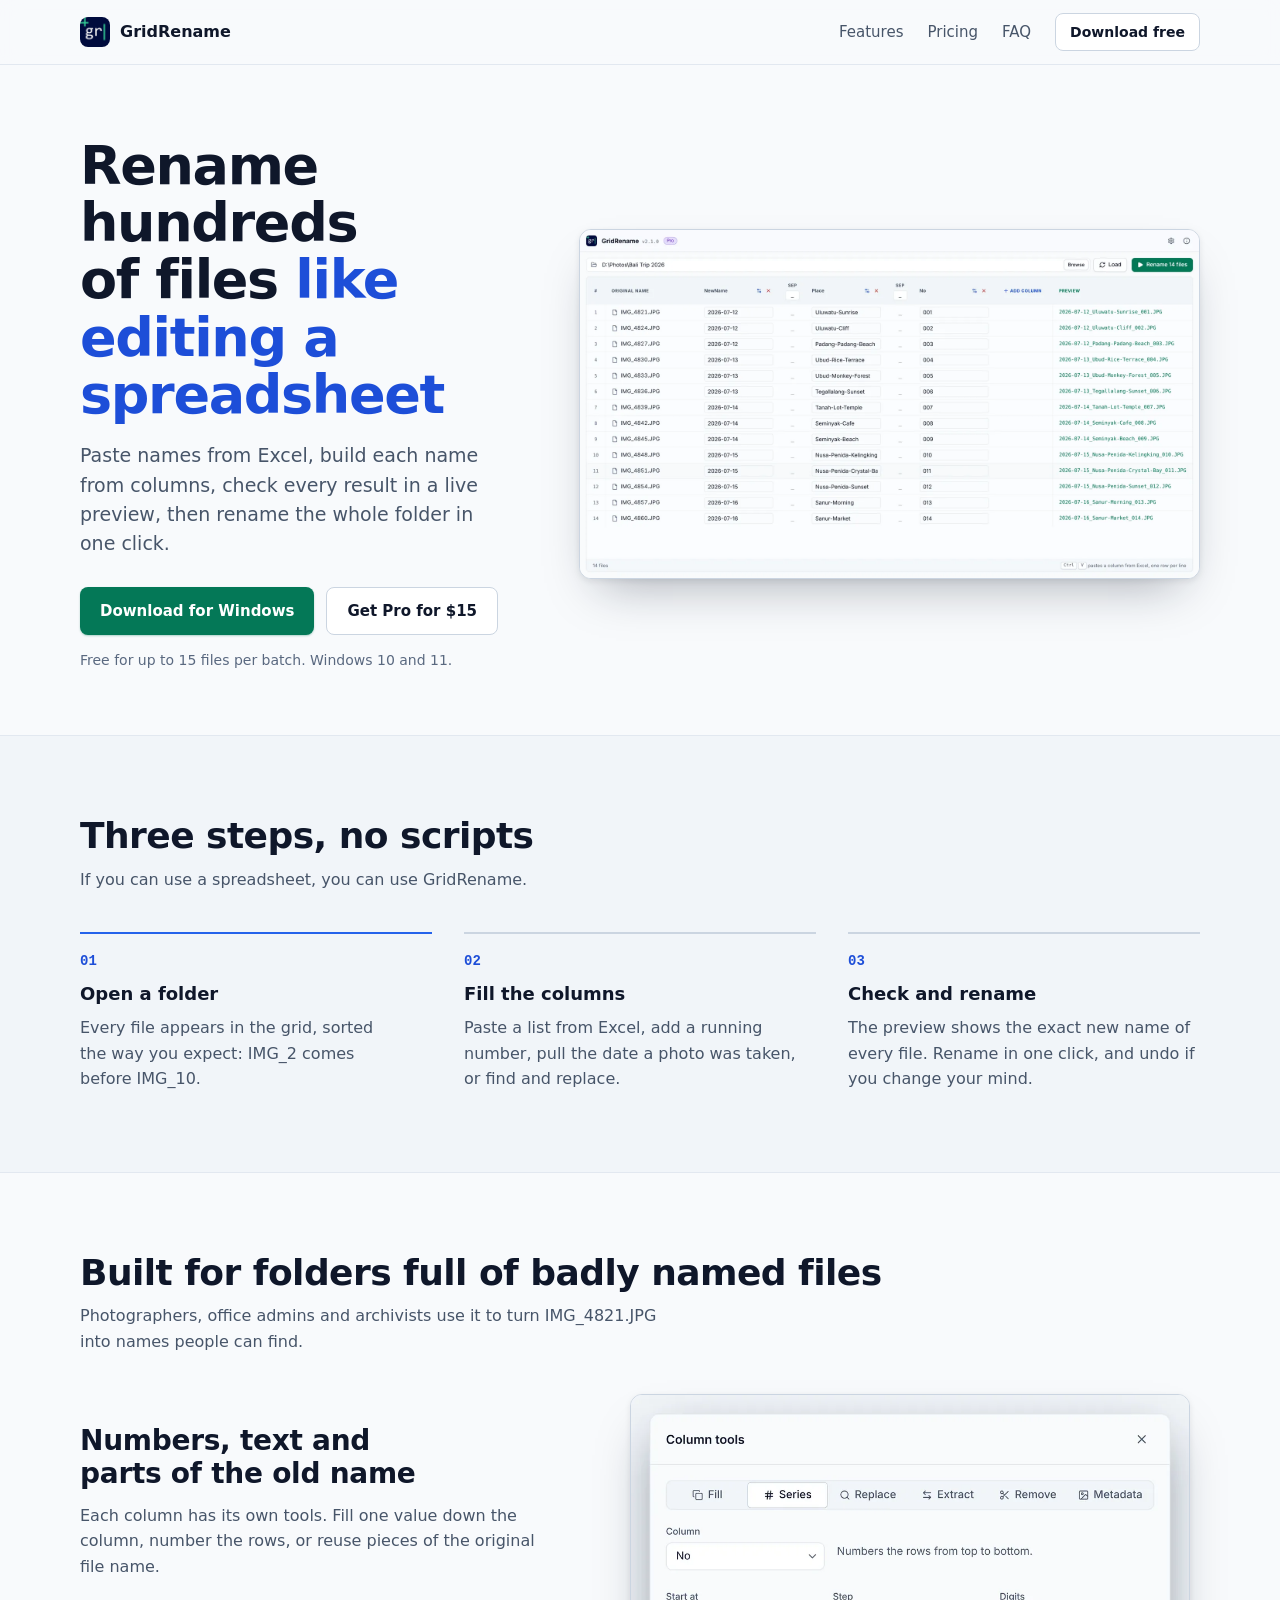
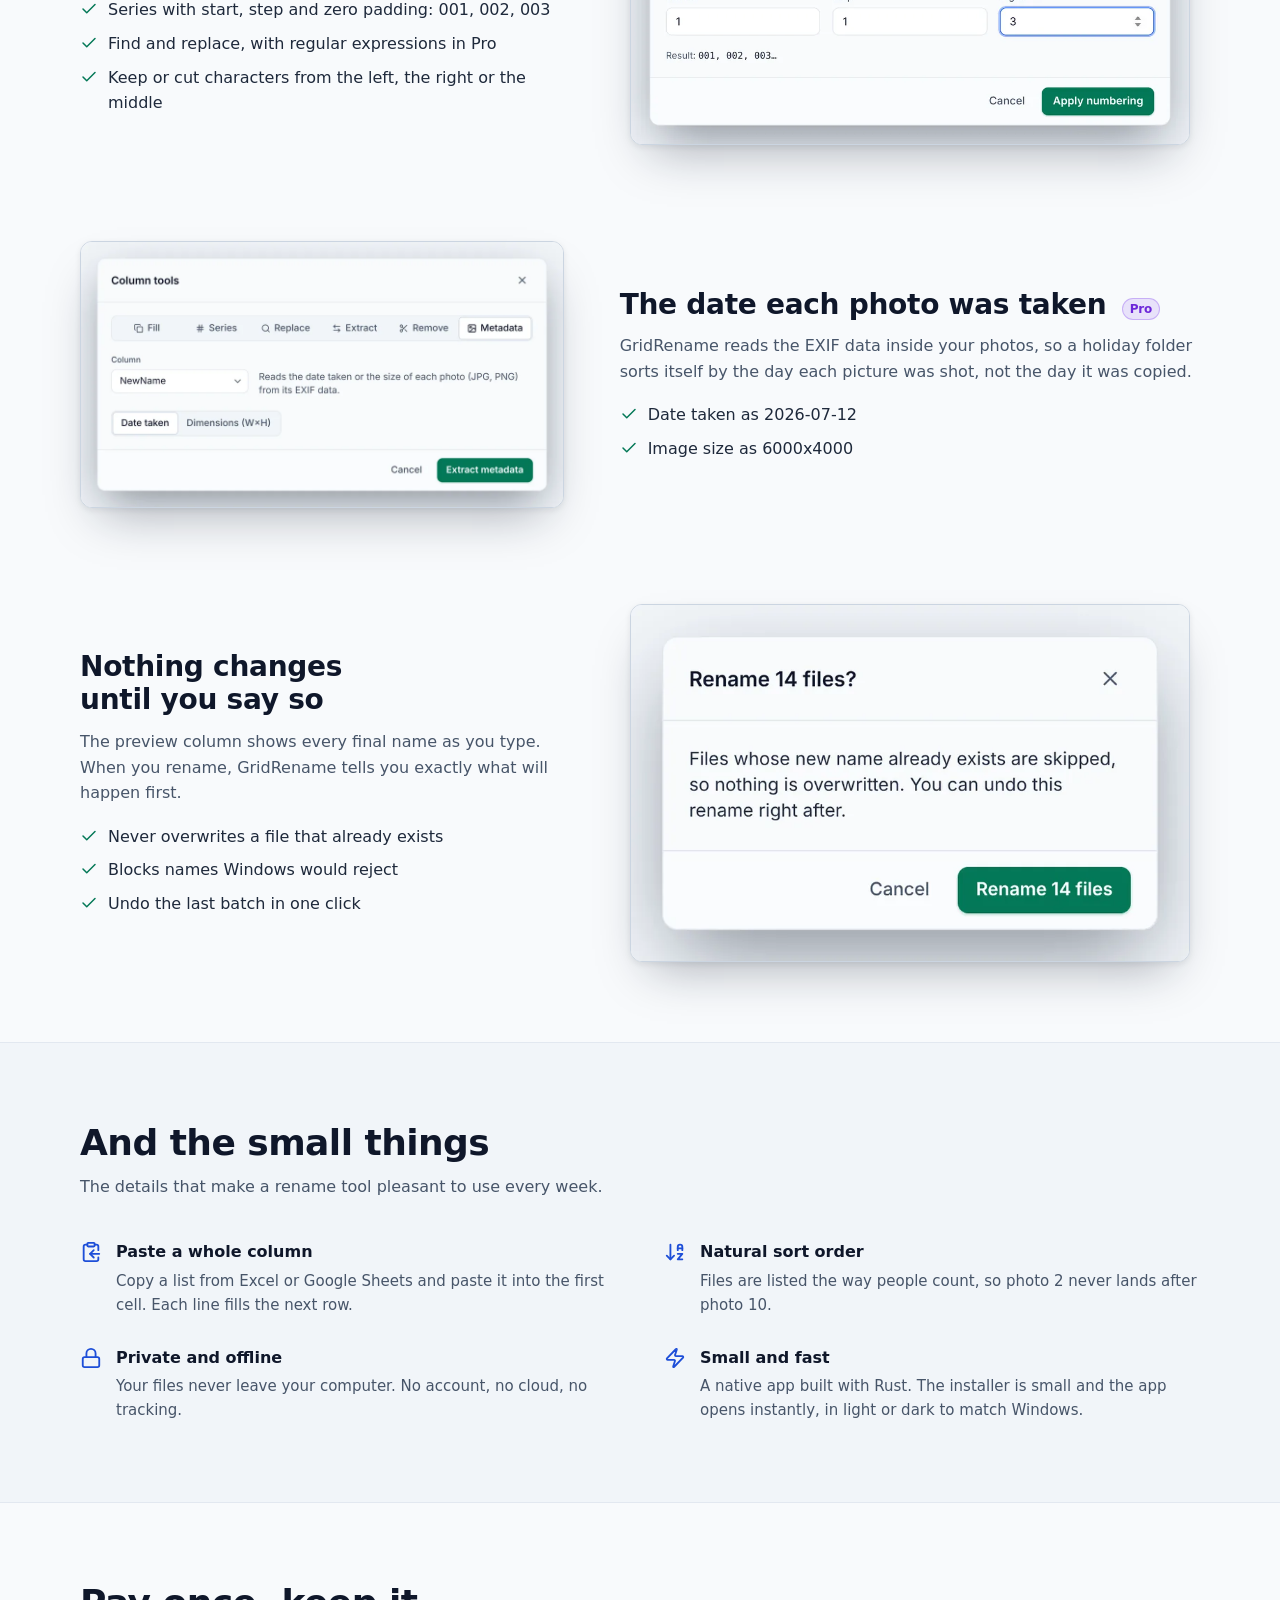
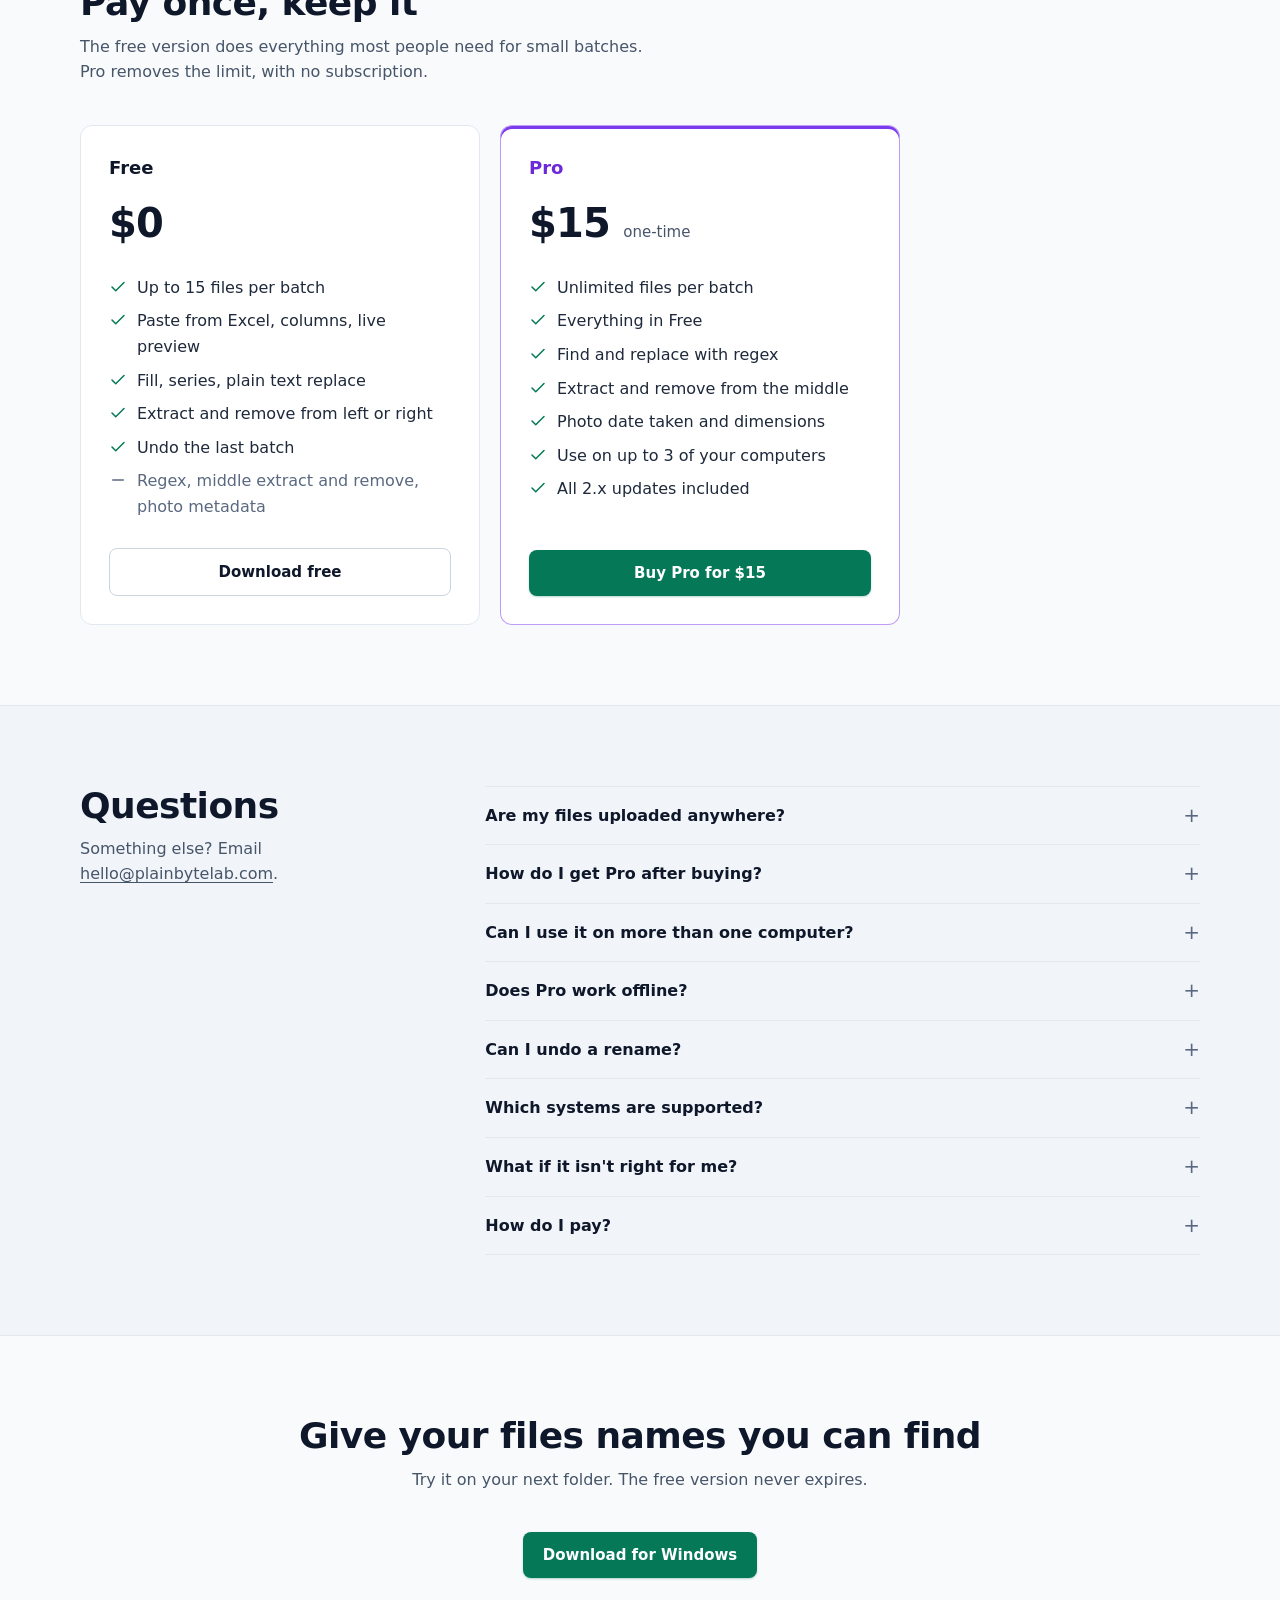
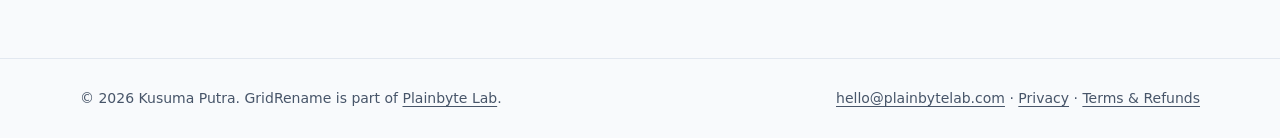
==== commit 337889a2: "Deploy website LowFriction-Lab/GridRename@ef710f78a9ea365d4867ec02176c2a1a296de127" ====
--- a/index.html
+++ b/index.html
@@ -174,7 +174,7 @@
       <div class="wrap faq-grid">
         <div>
           <h2 id="faq-title">Questions</h2>
-          <p class="sub">Something else? Email <a href="mailto:kusumaindraputra@gmail.com">kusumaindraputra@gmail.com</a>.</p>
+          <p class="sub">Something else? Email <a href="mailto:hello@plainbytelab.com">hello@plainbytelab.com</a>.</p>
         </div>
         <div class="faq">
           <details><summary>Are my files uploaded anywhere?</summary><p>No. GridRename works entirely on your computer. The only things it sends over the internet are your license key, to check it with our payment provider Gumroad, and a check for new versions.</p></details>
@@ -202,8 +202,8 @@
 
   <footer>
     <div class="wrap">
-      <span>© 2026 Kusuma Putra. GridRename is part of LowFriction Lab.</span>
-      <span><a href="mailto:kusumaindraputra@gmail.com">kusumaindraputra@gmail.com</a> · <a href="privacy.html">Privacy</a> · <a href="terms.html">Terms &amp; Refunds</a></span>
+      <span>© 2026 Kusuma Putra. GridRename is part of <a href="https://plainbytelab.com">Plainbyte Lab</a>.</span>
+      <span><a href="mailto:hello@plainbytelab.com">hello@plainbytelab.com</a> · <a href="privacy.html">Privacy</a> · <a href="terms.html">Terms &amp; Refunds</a></span>
     </div>
   </footer>
 
--- a/tokens.css
+++ b/tokens.css
@@ -1,5 +1,5 @@
 /*
- * LowFriction Lab design tokens.
+ * Plainbyte Lab design tokens.
  *
  * Every color is an "R G B" channel triplet so Tailwind can add opacity:
  *   rgb(var(--lf-surface) / 0.5)
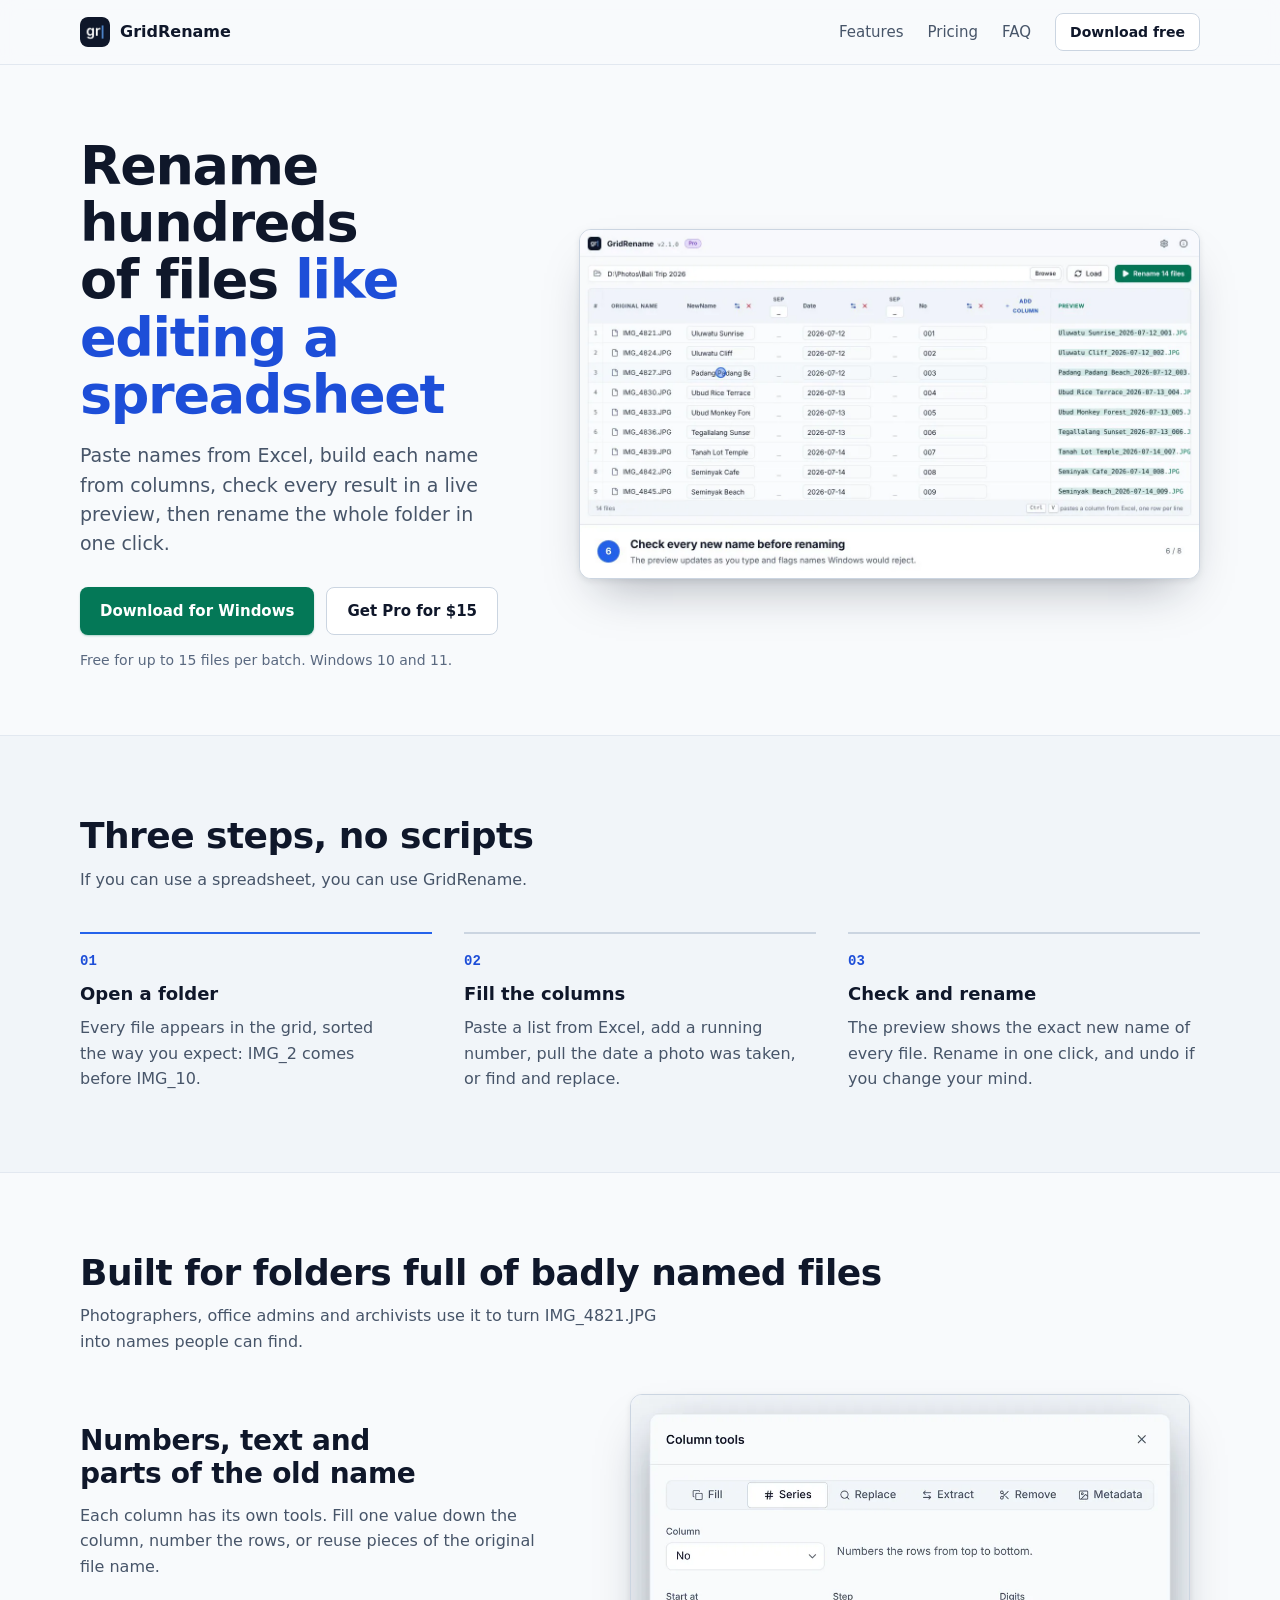
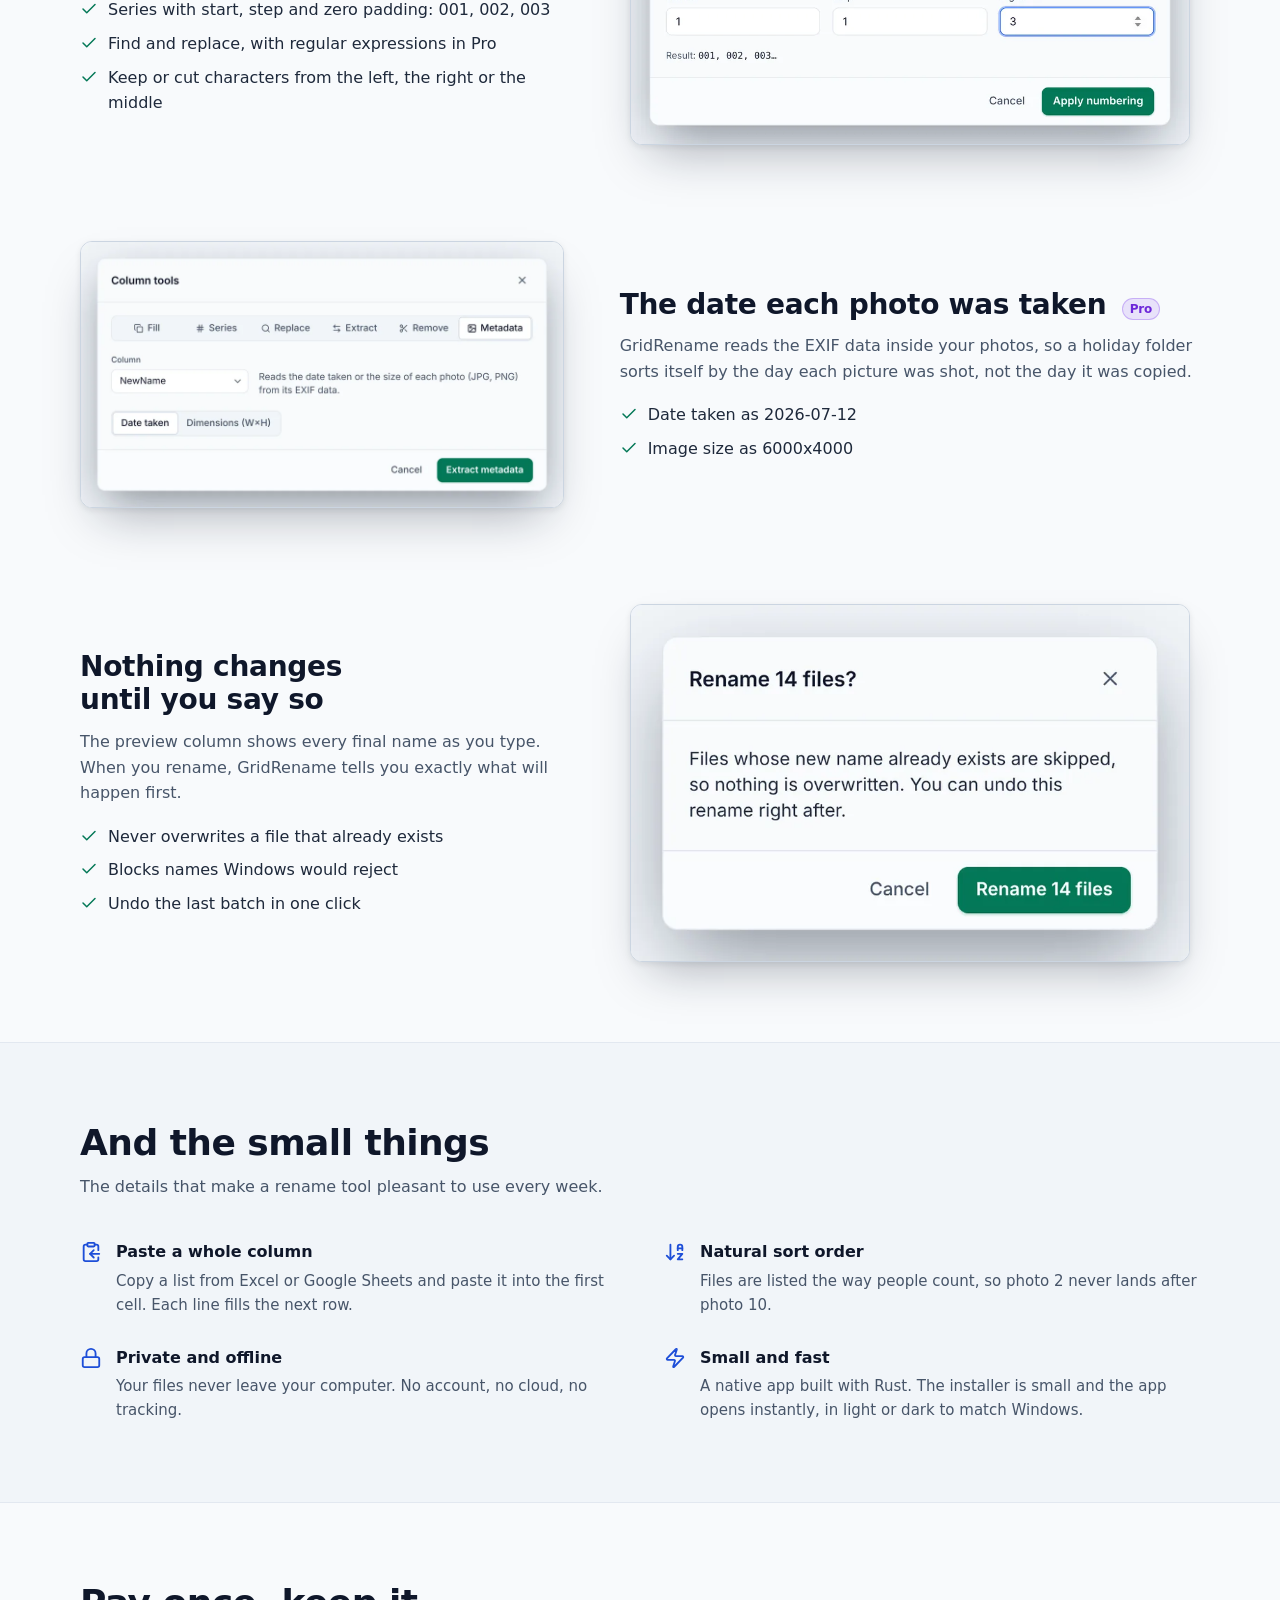
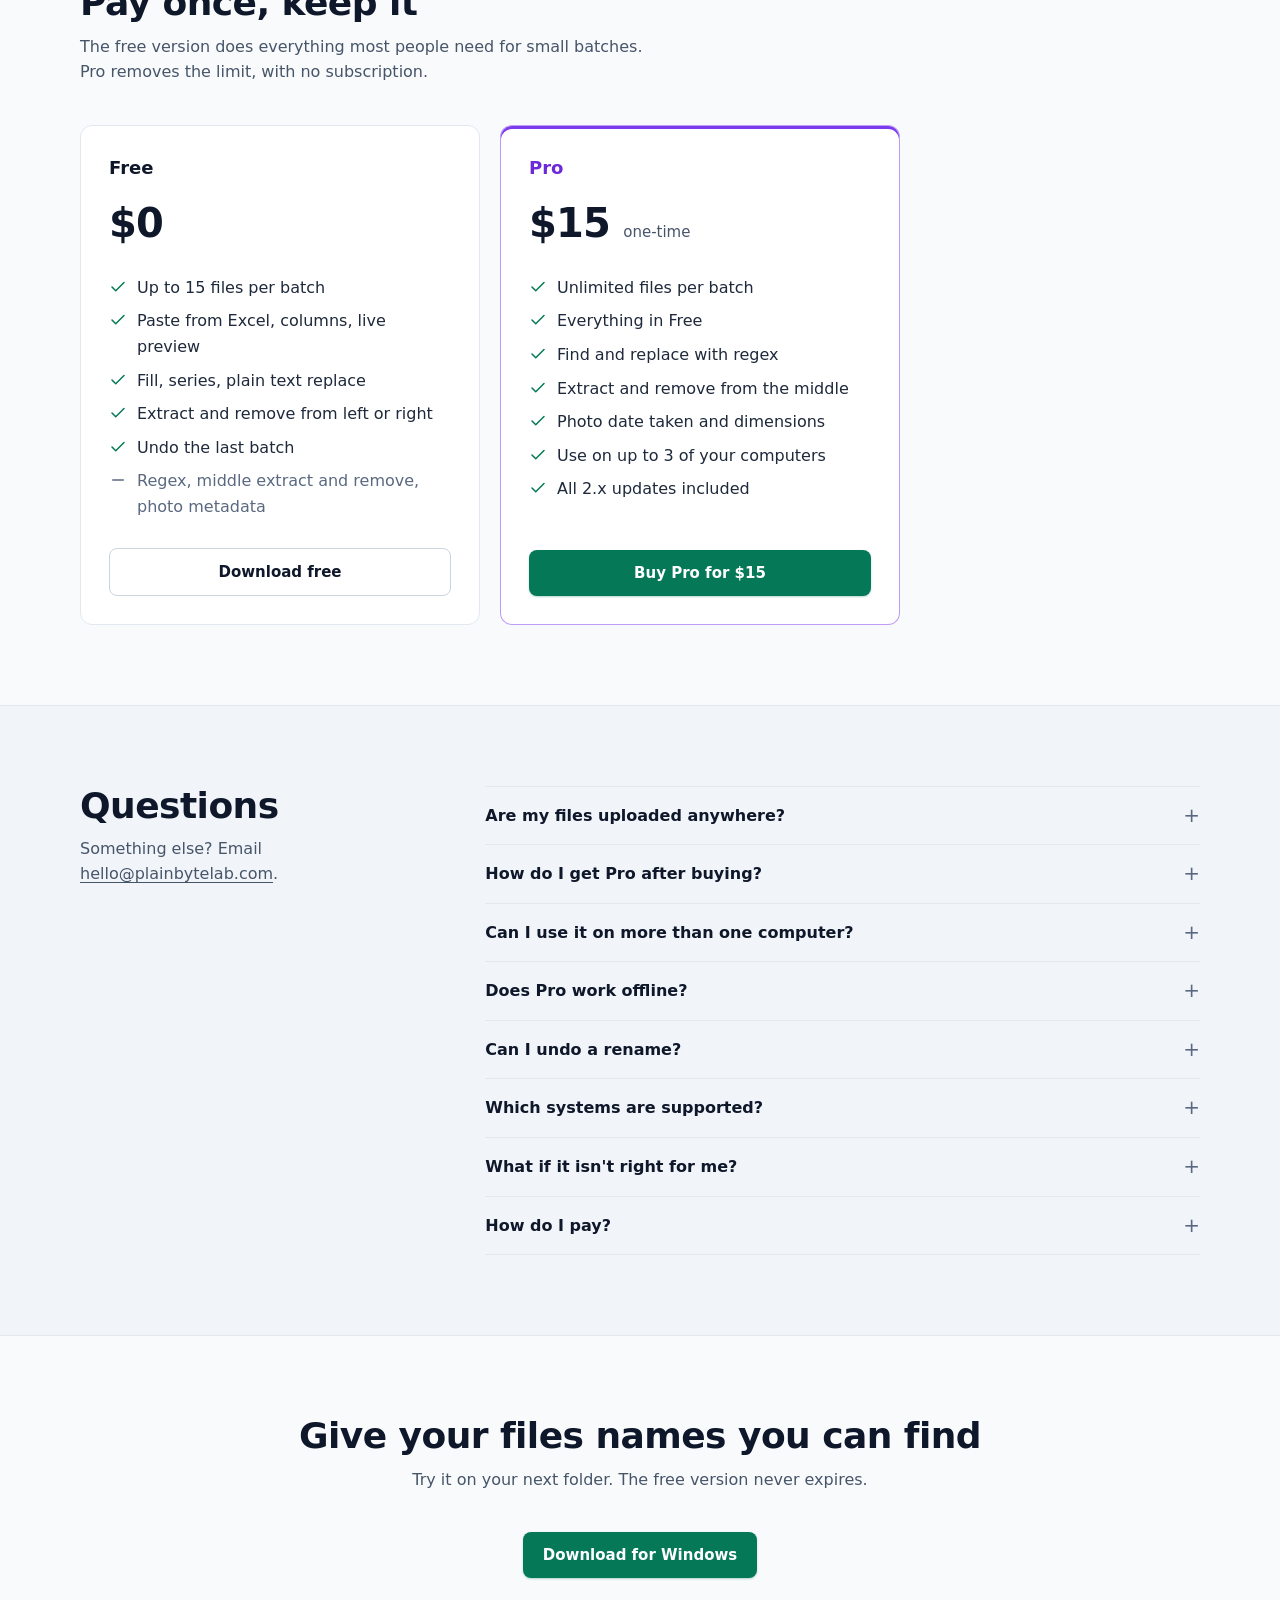
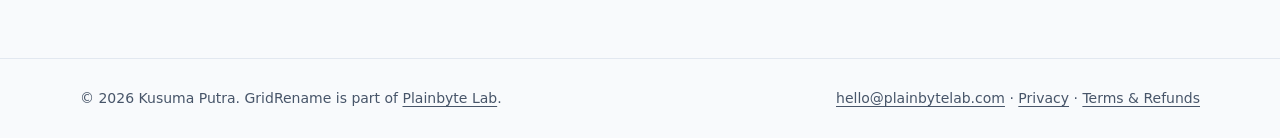
==== commit f6d363a8: "Deploy website LowFriction-Lab/GridRename@62470d2cf4abadb60529d9cdb3a77bda4773c0ca" ====
--- a/index.html
+++ b/index.html
@@ -33,7 +33,7 @@
         <a href="#features">Features</a>
         <a href="#pricing">Pricing</a>
         <a href="#faq">FAQ</a>
-        <a class="btn btn-ghost btn-sm" href="https://lowfrictionlabs.gumroad.com/l/gridrename-free">Download free</a>
+        <a class="btn btn-ghost btn-sm" href="https://plainbytelab.gumroad.com/l/gridrename-free">Download free</a>
       </div>
     </div>
   </nav>
@@ -45,13 +45,13 @@
           <h1>Rename hundreds of files <span>like editing a spreadsheet</span></h1>
           <p class="lead">Paste names from Excel, build each name from columns, check every result in a live preview, then rename the whole folder in one click.</p>
           <div class="cta">
-            <a class="btn btn-primary" href="https://lowfrictionlabs.gumroad.com/l/gridrename-free">Download for Windows</a>
+            <a class="btn btn-primary" href="https://plainbytelab.gumroad.com/l/gridrename-free">Download for Windows</a>
             <a class="btn btn-ghost" href="#pricing">Get Pro for $15</a>
           </div>
           <small>Free for up to 15 files per batch. Windows 10 and 11.</small>
         </div>
         <figure class="shot">
-          <video id="demo" src="assets/demo.mp4" poster="assets/demo-poster.webp" width="1600" height="900" autoplay muted loop playsinline aria-label="GridRename demo: fourteen photos renamed by date, place and number"></video>
+          <video id="demo" src="assets/demo.mp4" poster="assets/demo-poster.webp" width="1280" height="720" autoplay muted loop playsinline aria-label="GridRename demo in 8 captioned steps: open a folder, paste names from Excel, add the photo date, number the files, find and replace, check the preview, rename, undo"></video>
         </figure>
       </div>
     </header>
@@ -150,7 +150,7 @@
               <li><svg class="icon"><use href="#i-check"/></svg>Undo the last batch</li>
               <li class="no"><svg class="icon"><use href="#i-minus"/></svg>Regex, middle extract and remove, photo metadata</li>
             </ul>
-            <a class="btn btn-ghost" href="https://lowfrictionlabs.gumroad.com/l/gridrename-free">Download free</a>
+            <a class="btn btn-ghost" href="https://plainbytelab.gumroad.com/l/gridrename-free">Download free</a>
           </div>
           <div class="plan pro">
             <h3>Pro</h3>
@@ -164,7 +164,7 @@
               <li><svg class="icon"><use href="#i-check"/></svg>Use on up to 3 of your computers</li>
               <li><svg class="icon"><use href="#i-check"/></svg>All 2.x updates included</li>
             </ul>
-            <a class="btn btn-primary" href="https://lowfrictionlabs.gumroad.com/l/gridrename-pro">Buy Pro for $15</a>
+            <a class="btn btn-primary" href="https://plainbytelab.gumroad.com/l/gridrename-pro">Buy Pro for $15</a>
           </div>
         </div>
       </div>
@@ -194,7 +194,7 @@
         <h2 id="closing-title">Give your files names you can find</h2>
         <p class="sub">Try it on your next folder. The free version never expires.</p>
         <div class="cta">
-          <a class="btn btn-primary" href="https://lowfrictionlabs.gumroad.com/l/gridrename-free">Download for Windows</a>
+          <a class="btn btn-primary" href="https://plainbytelab.gumroad.com/l/gridrename-free">Download for Windows</a>
         </div>
       </div>
     </section>
